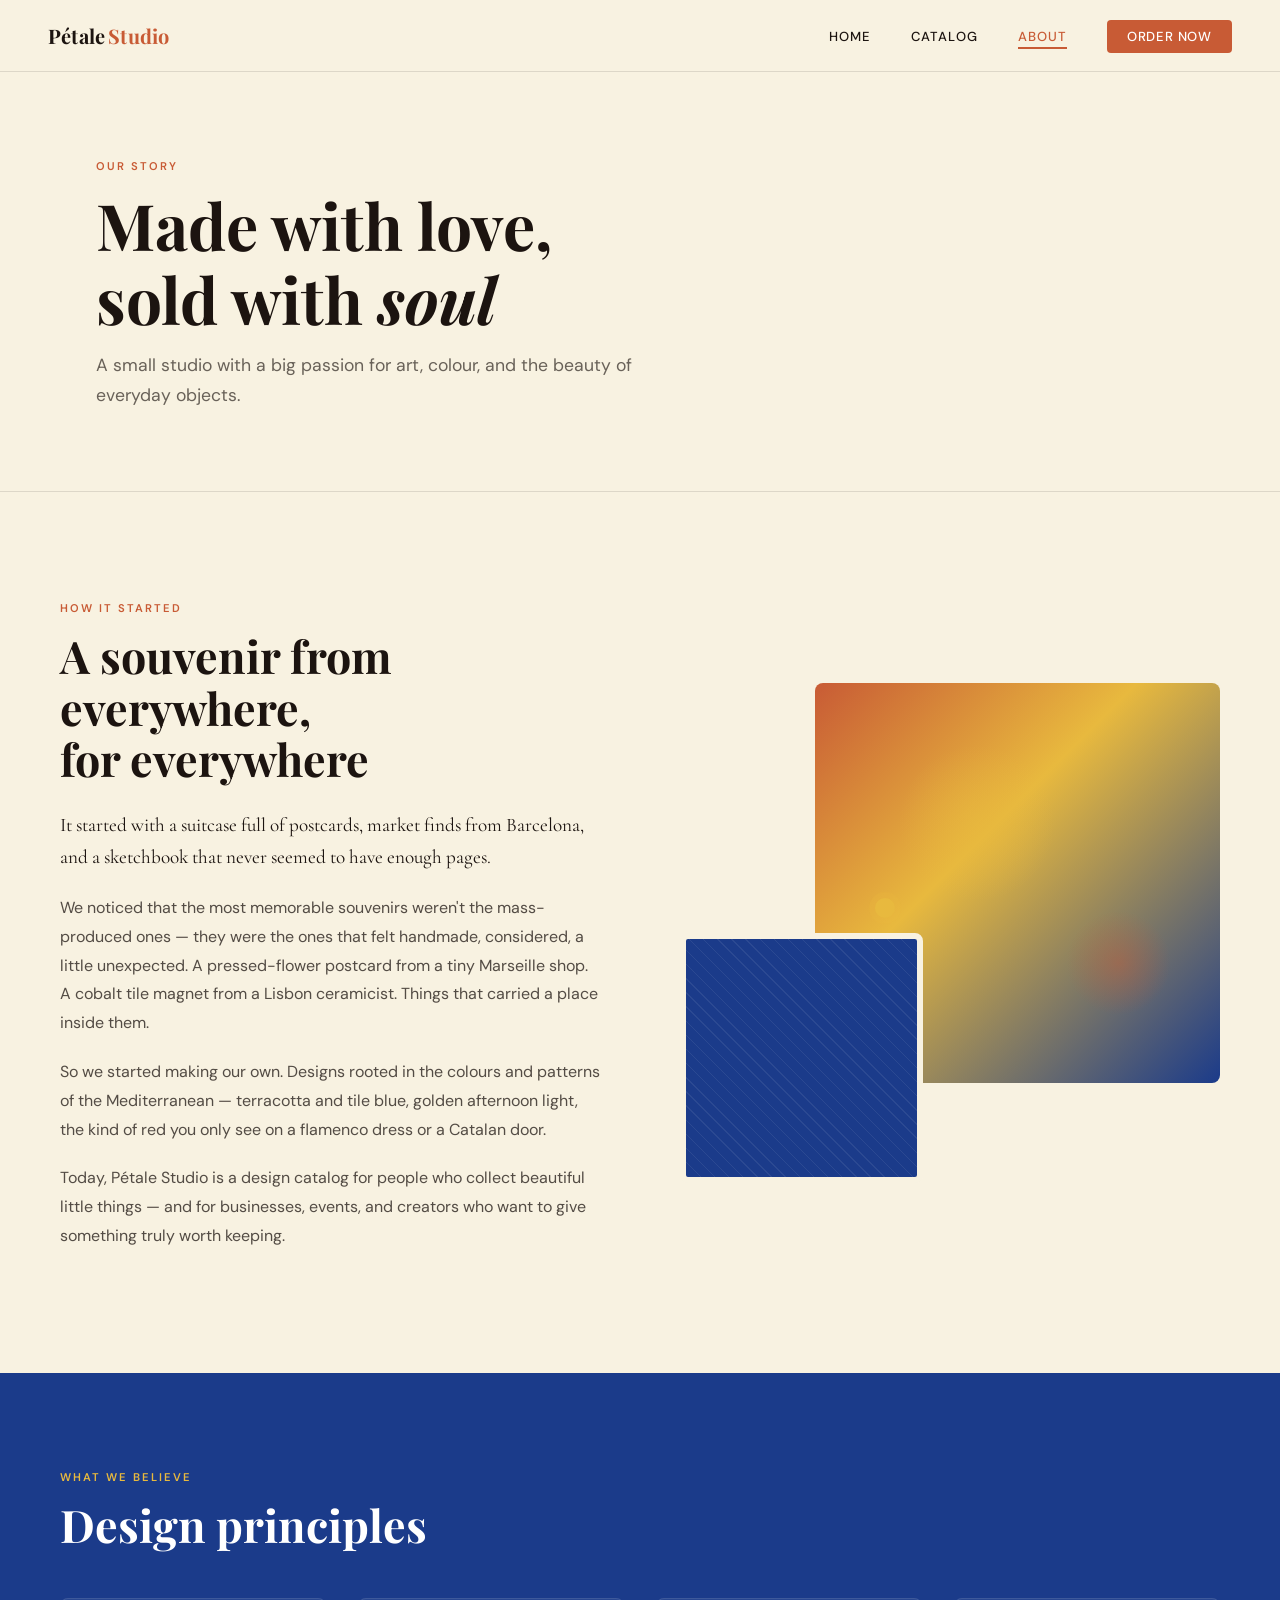
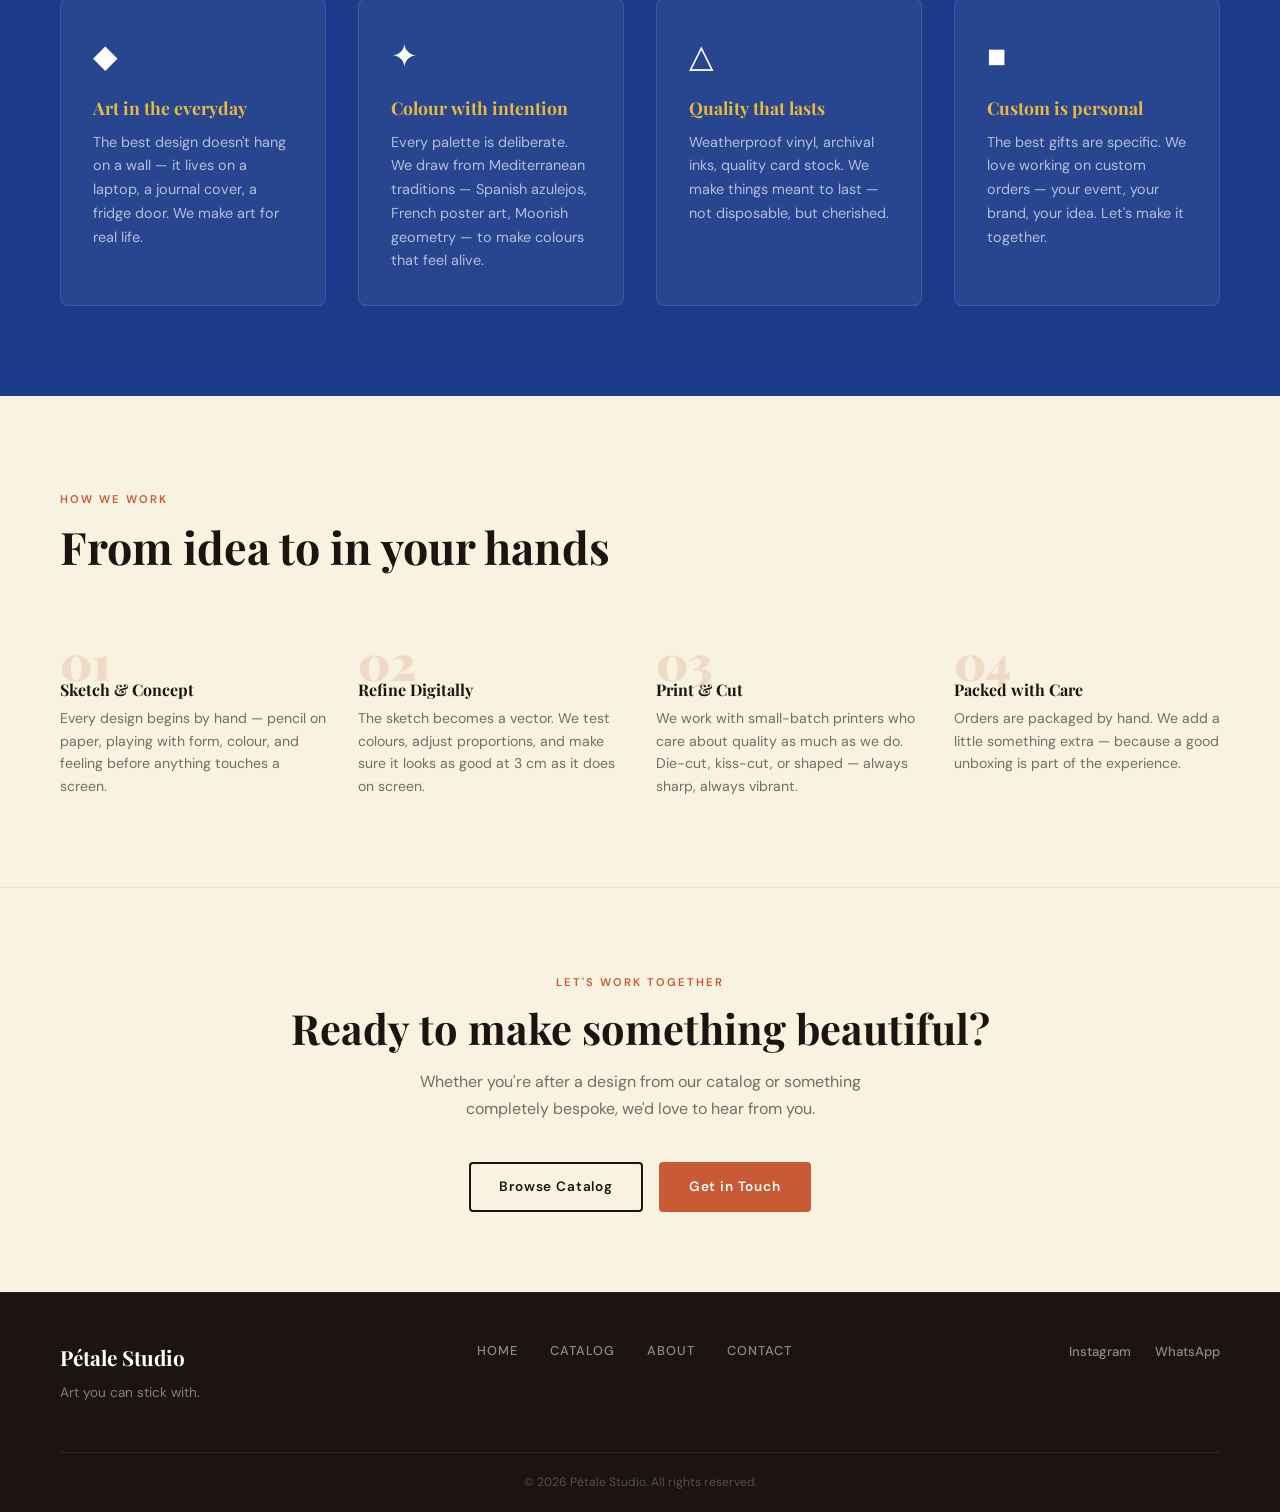
==== about.html @ db64107f "Add full website for sticker and souvenir business Four-page plain HTML/CSS/JS site: Home, Catalog (" ====
<!DOCTYPE html>
<html lang="en">
<head>
  <meta charset="UTF-8">
  <meta name="viewport" content="width=device-width, initial-scale=1.0">
  <title>About — Pétale Studio</title>
  <meta name="description" content="The story behind Pétale Studio — handcrafted stickers and souvenirs inspired by European art and travel.">
  <link rel="preconnect" href="https://fonts.googleapis.com">
  <link rel="preconnect" href="https://fonts.gstatic.com" crossorigin>
  <link href="https://fonts.googleapis.com/css2?family=Playfair+Display:ital,wght@0,400;0,700;0,900;1,400;1,700&family=Cormorant+Garamond:ital,wght@0,300;0,400;0,600;1,300;1,400&family=DM+Sans:opsz,wght@9..40,300;9..40,400;9..40,500;9..40,600&display=swap" rel="stylesheet">
  <link rel="stylesheet" href="css/styles.css">
</head>
<body>

  <!-- NAV -->
  <nav class="nav" id="nav">
    <a href="index.html" class="nav__logo">Pétale<span>Studio</span></a>
    <button class="nav__toggle" id="navToggle" aria-label="Open menu" aria-expanded="false">
      <span></span><span></span><span></span>
    </button>
    <ul class="nav__links" id="navLinks">
      <li><a href="index.html" class="nav__link">Home</a></li>
      <li><a href="catalog.html" class="nav__link">Catalog</a></li>
      <li><a href="about.html" class="nav__link active">About</a></li>
      <li><a href="contact.html" class="nav__link cta">Order Now</a></li>
    </ul>
  </nav>

  <!-- PAGE HERO -->
  <header class="page-hero page-hero--cream" style="padding-top: calc(var(--nav-h) + 5rem); padding-bottom: 5rem;">
    <span class="section__label">Our Story</span>
    <h1 class="page-hero__title">Made with love,<br>sold with <em>soul</em></h1>
    <p style="margin-top: 1rem; color: rgba(28,20,16,0.65);">A small studio with a big passion for art, colour, and the beauty of everyday objects.</p>
  </header>

  <!-- STORY -->
  <section class="about-story">
    <div class="container about-story__inner">
      <div class="about-story__text">
        <span class="section__label">How it started</span>
        <h2 class="section__title">A souvenir from everywhere,<br>for everywhere</h2>
        <p>It started with a suitcase full of postcards, market finds from Barcelona, and a sketchbook that never seemed to have enough pages.</p>
        <p>We noticed that the most memorable souvenirs weren't the mass-produced ones — they were the ones that felt handmade, considered, a little unexpected. A pressed-flower postcard from a tiny Marseille shop. A cobalt tile magnet from a Lisbon ceramicist. Things that carried a place inside them.</p>
        <p>So we started making our own. Designs rooted in the colours and patterns of the Mediterranean — terracotta and tile blue, golden afternoon light, the kind of red you only see on a flamenco dress or a Catalan door.</p>
        <p>Today, Pétale Studio is a design catalog for people who collect beautiful little things — and for businesses, events, and creators who want to give something truly worth keeping.</p>
      </div>
      <div class="about-art">
        <div class="about-art__main"></div>
        <div class="about-art__accent"></div>
        <div class="about-art__dot"></div>
      </div>
    </div>
  </section>

  <!-- VALUES -->
  <section class="about-values">
    <div class="container">
      <div class="section__header">
        <span class="section__label">What we believe</span>
        <h2 class="section__title">Design principles</h2>
      </div>
      <div class="values-grid">
        <div class="value-card">
          <span class="value-card__icon">&#9670;</span>
          <h3>Art in the everyday</h3>
          <p>The best design doesn't hang on a wall — it lives on a laptop, a journal cover, a fridge door. We make art for real life.</p>
        </div>
        <div class="value-card">
          <span class="value-card__icon">&#10022;</span>
          <h3>Colour with intention</h3>
          <p>Every palette is deliberate. We draw from Mediterranean traditions — Spanish azulejos, French poster art, Moorish geometry — to make colours that feel alive.</p>
        </div>
        <div class="value-card">
          <span class="value-card__icon">&#9651;</span>
          <h3>Quality that lasts</h3>
          <p>Weatherproof vinyl, archival inks, quality card stock. We make things meant to last — not disposable, but cherished.</p>
        </div>
        <div class="value-card">
          <span class="value-card__icon">&#9632;</span>
          <h3>Custom is personal</h3>
          <p>The best gifts are specific. We love working on custom orders — your event, your brand, your idea. Let's make it together.</p>
        </div>
      </div>
    </div>
  </section>

  <!-- PROCESS -->
  <section class="about-process">
    <div class="container">
      <div class="section__header">
        <span class="section__label">How we work</span>
        <h2 class="section__title">From idea to in your hands</h2>
      </div>
      <div class="process-steps">
        <div class="process-step">
          <h3>Sketch &amp; Concept</h3>
          <p>Every design begins by hand — pencil on paper, playing with form, colour, and feeling before anything touches a screen.</p>
        </div>
        <div class="process-step">
          <h3>Refine Digitally</h3>
          <p>The sketch becomes a vector. We test colours, adjust proportions, and make sure it looks as good at 3 cm as it does on screen.</p>
        </div>
        <div class="process-step">
          <h3>Print &amp; Cut</h3>
          <p>We work with small-batch printers who care about quality as much as we do. Die-cut, kiss-cut, or shaped — always sharp, always vibrant.</p>
        </div>
        <div class="process-step">
          <h3>Packed with Care</h3>
          <p>Orders are packaged by hand. We add a little something extra — because a good unboxing is part of the experience.</p>
        </div>
      </div>
    </div>
  </section>

  <!-- CTA -->
  <section style="background: var(--cream); border-top: 1px solid rgba(28,20,16,0.08); padding: 5rem 0; text-align: center;">
    <div class="container">
      <span class="section__label">Let's work together</span>
      <h2 style="font-size: clamp(1.8rem, 3.5vw, 2.6rem); margin-bottom: 1rem;">Ready to make something beautiful?</h2>
      <p style="color: rgba(28,20,16,0.6); margin-bottom: 2.5rem; max-width: 460px; margin-inline: auto; line-height: 1.7;">Whether you're after a design from our catalog or something completely bespoke, we'd love to hear from you.</p>
      <div style="display: flex; gap: 1rem; justify-content: center; flex-wrap: wrap;">
        <a href="catalog.html" class="btn btn--outline">Browse Catalog</a>
        <a href="contact.html" class="btn btn--primary">Get in Touch</a>
      </div>
    </div>
  </section>

  <!-- FOOTER -->
  <footer class="footer">
    <div class="container footer__inner">
      <div class="footer__brand">
        <span class="footer__logo">Pétale Studio</span>
        <p>Art you can stick with.</p>
      </div>
      <nav class="footer__nav" aria-label="Footer navigation">
        <a href="index.html">Home</a>
        <a href="catalog.html">Catalog</a>
        <a href="about.html">About</a>
        <a href="contact.html">Contact</a>
      </nav>
      <div class="footer__social">
        <a href="#" aria-label="Instagram">Instagram</a>
        <a href="#" aria-label="WhatsApp">WhatsApp</a>
      </div>
    </div>
    <div class="footer__bottom">
      <p>&copy; 2026 Pétale Studio. All rights reserved.</p>
    </div>
  </footer>

  <script src="js/main.js"></script>
</body>
</html>
---- css/styles.css ----
/* =========================================
   PÉTALE STUDIO — Main Stylesheet
   ========================================= */

/* --- Variables --- */
:root {
  --cream:       #F8F2E1;
  --terracotta:  #C85B35;
  --cobalt:      #1B3B8A;
  --gold:        #E8B93E;
  --rouge:       #B82327;
  --sage:        #5A6B2F;
  --charcoal:    #1C1410;
  --white:       #FFFFFF;
  --border:      rgba(28, 20, 16, 0.12);

  --font-display: 'Playfair Display', serif;
  --font-accent:  'Cormorant Garamond', serif;
  --font-body:    'DM Sans', sans-serif;

  --nav-h: 72px;
  --radius: 4px;
  --transition: 0.25s cubic-bezier(0.4, 0, 0.2, 1);
}

/* --- Reset & Base --- */
*, *::before, *::after { box-sizing: border-box; margin: 0; padding: 0; }

html { scroll-behavior: smooth; font-size: 16px; }

body {
  font-family: var(--font-body);
  background: var(--cream);
  color: var(--charcoal);
  line-height: 1.6;
  overflow-x: hidden;
}

img { display: block; max-width: 100%; }
a { color: inherit; text-decoration: none; }
ul { list-style: none; }
button { cursor: pointer; border: none; background: none; font-family: inherit; }

/* --- Typography --- */
h1, h2, h3, h4 {
  font-family: var(--font-display);
  line-height: 1.15;
  font-weight: 700;
}

.section__label {
  display: inline-block;
  font-family: var(--font-body);
  font-size: 0.7rem;
  font-weight: 600;
  letter-spacing: 0.18em;
  text-transform: uppercase;
  color: var(--terracotta);
  margin-bottom: 0.75rem;
}

.section__title {
  font-size: clamp(1.8rem, 3.5vw, 2.8rem);
  margin-bottom: 1.5rem;
}

.section__footer {
  text-align: center;
  margin-top: 3rem;
}

/* --- Container --- */
.container {
  width: min(1160px, 92vw);
  margin-inline: auto;
}

/* --- Buttons --- */
.btn {
  display: inline-flex;
  align-items: center;
  gap: 0.5rem;
  padding: 0.75rem 1.75rem;
  font-family: var(--font-body);
  font-size: 0.85rem;
  font-weight: 600;
  letter-spacing: 0.06em;
  border-radius: var(--radius);
  transition: var(--transition);
  cursor: pointer;
}

.btn--primary {
  background: var(--terracotta);
  color: var(--white);
  border: 2px solid var(--terracotta);
}
.btn--primary:hover {
  background: var(--rouge);
  border-color: var(--rouge);
  transform: translateY(-2px);
  box-shadow: 0 8px 24px rgba(200, 91, 53, 0.35);
}

.btn--ghost {
  background: transparent;
  color: var(--white);
  border: 2px solid rgba(255,255,255,0.5);
}
.btn--ghost:hover {
  border-color: var(--white);
  background: rgba(255,255,255,0.1);
}

.btn--outline {
  background: transparent;
  color: var(--charcoal);
  border: 2px solid var(--charcoal);
}
.btn--outline:hover {
  background: var(--charcoal);
  color: var(--cream);
  transform: translateY(-2px);
}

.btn--cobalt {
  background: var(--cobalt);
  color: var(--white);
  border: 2px solid var(--cobalt);
}
.btn--cobalt:hover {
  background: #142d6a;
  border-color: #142d6a;
  transform: translateY(-2px);
  box-shadow: 0 8px 24px rgba(27, 59, 138, 0.3);
}

/* =========================================
   NAVIGATION
   ========================================= */
.nav {
  position: fixed;
  top: 0; left: 0; right: 0;
  z-index: 100;
  height: var(--nav-h);
  display: flex;
  align-items: center;
  justify-content: space-between;
  padding-inline: clamp(1rem, 4vw, 3rem);
  background: var(--cream);
  border-bottom: 1px solid var(--border);
  transition: box-shadow var(--transition);
}

.nav.scrolled {
  box-shadow: 0 2px 24px rgba(28, 20, 16, 0.08);
}

.nav__logo {
  font-family: var(--font-display);
  font-size: 1.25rem;
  font-weight: 700;
  color: var(--charcoal);
  letter-spacing: 0.01em;
}
.nav__logo span {
  color: var(--terracotta);
  margin-left: 0.15em;
}

.nav__links {
  display: flex;
  align-items: center;
  gap: 2.5rem;
}

.nav__link {
  font-size: 0.82rem;
  font-weight: 500;
  letter-spacing: 0.08em;
  text-transform: uppercase;
  color: var(--charcoal);
  position: relative;
  transition: color var(--transition);
}
.nav__link::after {
  content: '';
  position: absolute;
  bottom: -4px; left: 0;
  width: 0; height: 2px;
  background: var(--terracotta);
  transition: width var(--transition);
}
.nav__link:hover::after,
.nav__link.active::after { width: 100%; }
.nav__link:hover,
.nav__link.active { color: var(--terracotta); }

.nav__link.cta {
  background: var(--terracotta);
  color: var(--white);
  padding: 0.5rem 1.25rem;
  border-radius: var(--radius);
  letter-spacing: 0.06em;
}
.nav__link.cta::after { display: none; }
.nav__link.cta:hover {
  background: var(--rouge);
  color: var(--white);
}

.nav__toggle {
  display: none;
  flex-direction: column;
  gap: 5px;
  padding: 4px;
}
.nav__toggle span {
  display: block;
  width: 24px; height: 2px;
  background: var(--charcoal);
  transition: var(--transition);
  transform-origin: center;
}
.nav__toggle.open span:nth-child(1) { transform: translateY(7px) rotate(45deg); }
.nav__toggle.open span:nth-child(2) { opacity: 0; }
.nav__toggle.open span:nth-child(3) { transform: translateY(-7px) rotate(-45deg); }

/* =========================================
   HERO
   ========================================= */
.hero {
  position: relative;
  min-height: 100vh;
  display: flex;
  align-items: center;
  background: var(--terracotta);
  overflow: hidden;
  padding-top: var(--nav-h);
}

.hero__bg {
  position: absolute;
  inset: 0;
  background:
    radial-gradient(ellipse 60% 70% at 75% 50%, rgba(232, 185, 62, 0.25) 0%, transparent 60%),
    radial-gradient(ellipse 40% 50% at 10% 80%, rgba(27, 59, 138, 0.3) 0%, transparent 55%);
}

/* Decorative tile grid texture */
.hero__bg::before {
  content: '';
  position: absolute;
  inset: 0;
  background-image:
    repeating-linear-gradient(0deg, rgba(255,255,255,0.03) 0, rgba(255,255,255,0.03) 1px, transparent 1px, transparent 60px),
    repeating-linear-gradient(90deg, rgba(255,255,255,0.03) 0, rgba(255,255,255,0.03) 1px, transparent 1px, transparent 60px);
}

.hero__content {
  position: relative;
  z-index: 2;
  padding-inline: clamp(1.5rem, 8vw, 6rem);
  max-width: 700px;
}

.hero__eyebrow {
  display: inline-block;
  font-size: 0.7rem;
  font-weight: 600;
  letter-spacing: 0.2em;
  text-transform: uppercase;
  color: var(--gold);
  margin-bottom: 1.25rem;
  padding: 0.35rem 1rem;
  border: 1px solid rgba(232, 185, 62, 0.4);
  border-radius: 2px;
}

.hero__title {
  font-size: clamp(3.5rem, 8vw, 7rem);
  color: var(--white);
  line-height: 1.05;
  margin-bottom: 1.5rem;
}
.hero__title em {
  font-style: italic;
  color: var(--gold);
}

.hero__sub {
  font-size: 1.1rem;
  color: rgba(255, 255, 255, 0.8);
  max-width: 480px;
  margin-bottom: 2.5rem;
  line-height: 1.7;
}

.hero__actions {
  display: flex;
  gap: 1rem;
  flex-wrap: wrap;
}

.hero__deco {
  position: absolute;
  right: 0; top: 0; bottom: 0;
  width: 45%;
  pointer-events: none;
}

.hero__deco-circle {
  position: absolute;
  border-radius: 50%;
  border: 1.5px solid rgba(255, 255, 255, 0.12);
}
.hero__deco-circle--1 {
  width: 500px; height: 500px;
  right: -100px; top: 50%;
  transform: translateY(-50%);
  background: radial-gradient(circle at 35% 40%, rgba(232, 185, 62, 0.18) 0%, transparent 65%);
}
.hero__deco-circle--2 {
  width: 320px; height: 320px;
  right: 80px; top: 50%;
  transform: translateY(-60%);
  border-color: rgba(232, 185, 62, 0.2);
  background: radial-gradient(circle at 60% 60%, rgba(27, 59, 138, 0.2) 0%, transparent 65%);
}

/* Floating art shapes in hero */
.hero__deco::before {
  content: '✦';
  position: absolute;
  font-size: 8rem;
  color: rgba(232, 185, 62, 0.12);
  right: 15%;
  top: 20%;
  animation: floatStar 6s ease-in-out infinite;
}
.hero__deco::after {
  content: '◆';
  position: absolute;
  font-size: 3rem;
  color: rgba(255, 255, 255, 0.08);
  right: 35%;
  bottom: 25%;
  animation: floatStar 8s ease-in-out infinite reverse;
}

@keyframes floatStar {
  0%, 100% { transform: translateY(0) rotate(0deg); }
  50% { transform: translateY(-20px) rotate(15deg); }
}

/* =========================================
   MARQUEE
   ========================================= */
.marquee {
  background: var(--cobalt);
  overflow: hidden;
  padding: 0.85rem 0;
  white-space: nowrap;
}

.marquee__track {
  display: inline-flex;
  gap: 2.5rem;
  animation: marqueeScroll 30s linear infinite;
}

.marquee__track span {
  font-family: var(--font-body);
  font-size: 0.75rem;
  font-weight: 600;
  letter-spacing: 0.15em;
  text-transform: uppercase;
  color: rgba(255,255,255,0.7);
}

.marquee__track span[aria-hidden="true"] {
  color: var(--gold);
  font-size: 0.6rem;
}

@keyframes marqueeScroll {
  from { transform: translateX(0); }
  to   { transform: translateX(-50%); }
}

/* =========================================
   SECTIONS (shared)
   ========================================= */
.section {
  padding-block: clamp(4rem, 8vw, 7rem);
}

.section__header {
  margin-bottom: 3rem;
}

/* =========================================
   CARDS
   ========================================= */
.cards {
  display: grid;
  grid-template-columns: repeat(auto-fill, minmax(280px, 1fr));
  gap: 1.5rem;
}

.card {
  background: var(--white);
  border-radius: 8px;
  overflow: hidden;
  box-shadow: 0 2px 12px rgba(28, 20, 16, 0.06);
  transition: transform var(--transition), box-shadow var(--transition);
}
.card:hover {
  transform: translateY(-6px);
  box-shadow: 0 16px 40px rgba(28, 20, 16, 0.12);
}

.card__image {
  height: 220px;
  position: relative;
  overflow: hidden;
}

/* CSS Art Placeholders */
.card__image--1 {
  background:
    radial-gradient(circle 80px at 50% 45%, rgba(255,255,255,0.9) 0%, transparent 70%),
    radial-gradient(circle 120px at 50% 45%, rgba(232, 185, 62, 0.6) 0%, transparent 65%),
    radial-gradient(circle at 50% 45%, #E8B93E 0%, #C85B35 60%, #1B3B8A 100%);
}
.card__image--2 {
  background:
    repeating-linear-gradient(0deg, rgba(255,255,255,0.15) 0, rgba(255,255,255,0.15) 1px, transparent 1px, transparent 44px),
    repeating-linear-gradient(90deg, rgba(255,255,255,0.15) 0, rgba(255,255,255,0.15) 1px, transparent 1px, transparent 44px),
    linear-gradient(135deg, #1B3B8A 0%, #2a52b8 50%, #1B3B8A 100%);
}
.card__image--3 {
  background:
    linear-gradient(180deg, #87CEEB 0%, #B8E2F2 40%, #E8B93E 55%, #C85B35 75%, #8B7355 100%);
}
.card__image--4 {
  background:
    radial-gradient(ellipse 60% 40% at 50% 65%, #C85B35 0%, transparent 60%),
    linear-gradient(180deg, #F9F3E4 0%, #E8D5B0 50%, #8B5E3C 100%);
}
.card__image--5 {
  background:
    radial-gradient(circle 30px at 30% 50%, rgba(255,255,255,0.8) 0%, transparent 70%),
    radial-gradient(circle 30px at 70% 50%, rgba(255,255,255,0.8) 0%, transparent 70%),
    linear-gradient(160deg, #B82327 0%, #E8B93E 50%, #1B3B8A 100%);
}
.card__image--6 {
  background:
    repeating-linear-gradient(90deg, rgba(106, 90, 205, 0.4) 0, rgba(106, 90, 205, 0.4) 8px, transparent 8px, transparent 20px),
    linear-gradient(180deg, #87CEEB 0%, #B8E2F2 30%, #9B7EC8 50%, #5A6B2F 80%, #4a5a25 100%);
}
.card__image--7 {
  background:
    linear-gradient(180deg, #1B3B8A 0%, #2a5298 30%, #4a9eda 60%, #87CEEB 80%, #F8F2E1 100%);
}
.card__image--8 {
  background:
    radial-gradient(circle 60px at 50% 50%, rgba(255,255,255,0.95) 0%, transparent 65%),
    conic-gradient(from 0deg at 50% 50%, #E8B93E, #C85B35, #B82327, #1B3B8A, #5A6B2F, #E8B93E);
}
.card__image--9 {
  background:
    linear-gradient(45deg, #F8F2E1 25%, transparent 25%),
    linear-gradient(-45deg, #F8F2E1 25%, transparent 25%),
    linear-gradient(45deg, transparent 75%, #F8F2E1 75%),
    linear-gradient(-45deg, transparent 75%, #F8F2E1 75%);
  background-size: 20px 20px;
  background-color: var(--terracotta);
}

.card__image::after {
  content: '';
  position: absolute;
  inset: 0;
  background: linear-gradient(180deg, transparent 50%, rgba(0,0,0,0.1) 100%);
}

.card__body {
  padding: 1.25rem 1.5rem 1.5rem;
}

.card__tag {
  font-size: 0.65rem;
  font-weight: 600;
  letter-spacing: 0.14em;
  text-transform: uppercase;
  color: var(--terracotta);
  display: inline-block;
  margin-bottom: 0.5rem;
  padding: 0.2rem 0.6rem;
  background: rgba(200, 91, 53, 0.1);
  border-radius: 2px;
}

.card__title {
  font-size: 1.15rem;
  margin-bottom: 0.4rem;
  color: var(--charcoal);
}

.card__desc {
  font-size: 0.85rem;
  color: rgba(28, 20, 16, 0.6);
  line-height: 1.5;
}

/* =========================================
   ABOUT TEASER (home)
   ========================================= */
.about-teaser {
  background: var(--charcoal);
  padding-block: clamp(4rem, 8vw, 7rem);
  color: var(--white);
}

.about-teaser__inner {
  display: grid;
  grid-template-columns: 1fr 1fr;
  gap: 4rem;
  align-items: center;
}

.about-teaser .section__label { color: var(--gold); }

.about-teaser .section__title { color: var(--white); }

.about-teaser p {
  color: rgba(255,255,255,0.7);
  margin-bottom: 2rem;
  font-size: 1.05rem;
  line-height: 1.75;
}

.about-teaser .btn--outline {
  color: var(--white);
  border-color: rgba(255,255,255,0.4);
}
.about-teaser .btn--outline:hover {
  background: var(--white);
  color: var(--charcoal);
  border-color: var(--white);
}

.art-block {
  position: relative;
  height: 420px;
}

.art-block__inner {
  position: absolute;
  inset: 0;
  border-radius: 8px;
  background:
    radial-gradient(circle 100px at 35% 35%, rgba(232, 185, 62, 0.7) 0%, transparent 65%),
    radial-gradient(circle 80px at 70% 65%, rgba(200, 91, 53, 0.6) 0%, transparent 65%),
    radial-gradient(circle 60px at 20% 70%, rgba(27, 59, 138, 0.7) 0%, transparent 65%),
    linear-gradient(135deg, #2a1f1a 0%, #3d2b22 50%, #1a2540 100%);
  overflow: hidden;
}

.art-block__inner::before {
  content: '';
  position: absolute;
  inset: 0;
  background-image:
    repeating-linear-gradient(45deg, rgba(255,255,255,0.03) 0, rgba(255,255,255,0.03) 1px, transparent 1px, transparent 12px);
}

.art-block__inner::after {
  content: '✦';
  position: absolute;
  font-size: 5rem;
  color: rgba(232, 185, 62, 0.2);
  bottom: 1.5rem;
  right: 2rem;
  animation: floatStar 5s ease-in-out infinite;
}

/* =========================================
   FOOTER
   ========================================= */
.footer {
  background: var(--charcoal);
  border-top: 1px solid rgba(255,255,255,0.06);
  padding-top: 3rem;
}

.footer__inner {
  display: flex;
  align-items: flex-start;
  justify-content: space-between;
  gap: 2rem;
  padding-bottom: 3rem;
  border-bottom: 1px solid rgba(255,255,255,0.08);
  flex-wrap: wrap;
}

.footer__logo {
  font-family: var(--font-display);
  font-size: 1.3rem;
  font-weight: 700;
  color: var(--white);
  display: block;
  margin-bottom: 0.5rem;
}

.footer__brand p {
  color: rgba(255,255,255,0.45);
  font-size: 0.85rem;
}

.footer__nav {
  display: flex;
  gap: 2rem;
  flex-wrap: wrap;
}

.footer__nav a {
  font-size: 0.8rem;
  font-weight: 500;
  letter-spacing: 0.08em;
  text-transform: uppercase;
  color: rgba(255,255,255,0.5);
  transition: color var(--transition);
}
.footer__nav a:hover { color: var(--gold); }

.footer__social {
  display: flex;
  gap: 1.5rem;
}
.footer__social a {
  font-size: 0.82rem;
  color: rgba(255,255,255,0.5);
  transition: color var(--transition);
  font-weight: 500;
}
.footer__social a:hover { color: var(--terracotta); }

.footer__bottom {
  padding-block: 1.25rem;
  text-align: center;
}
.footer__bottom p {
  font-size: 0.75rem;
  color: rgba(255,255,255,0.25);
}

/* =========================================
   PAGE HERO (inner pages)
   ========================================= */
.page-hero {
  padding-top: calc(var(--nav-h) + 4rem);
  padding-bottom: 4rem;
  padding-inline: clamp(1.5rem, 8vw, 6rem);
}

.page-hero--cobalt {
  background: var(--cobalt);
  color: var(--white);
}
.page-hero--cobalt .section__label { color: var(--gold); }
.page-hero--cobalt .page-hero__title { color: var(--white); }
.page-hero--cobalt p { color: rgba(255,255,255,0.72); }

.page-hero--cream {
  background: var(--cream);
  border-bottom: 1px solid var(--border);
}

.page-hero__title {
  font-size: clamp(2.5rem, 5vw, 4rem);
  margin-bottom: 1rem;
}

.page-hero p {
  max-width: 560px;
  font-size: 1.1rem;
  line-height: 1.7;
}

/* =========================================
   CATALOG PAGE
   ========================================= */
.catalog-section {
  padding-block: clamp(3rem, 6vw, 5rem);
}

.filter-bar {
  display: flex;
  gap: 0.75rem;
  flex-wrap: wrap;
  margin-bottom: 2.5rem;
}

.filter-btn {
  font-family: var(--font-body);
  font-size: 0.78rem;
  font-weight: 600;
  letter-spacing: 0.1em;
  text-transform: uppercase;
  padding: 0.5rem 1.25rem;
  border-radius: 2px;
  border: 2px solid var(--border);
  color: rgba(28, 20, 16, 0.6);
  background: var(--white);
  transition: var(--transition);
  cursor: pointer;
}

.filter-btn:hover,
.filter-btn.active {
  background: var(--terracotta);
  color: var(--white);
  border-color: var(--terracotta);
}

.catalog-grid {
  display: grid;
  grid-template-columns: repeat(auto-fill, minmax(270px, 1fr));
  gap: 1.5rem;
}

.catalog-card {
  background: var(--white);
  border-radius: 8px;
  overflow: hidden;
  box-shadow: 0 2px 12px rgba(28, 20, 16, 0.06);
  transition: transform var(--transition), box-shadow var(--transition);
}
.catalog-card:hover {
  transform: translateY(-6px);
  box-shadow: 0 16px 40px rgba(28, 20, 16, 0.12);
}
.catalog-card[data-hidden="true"] {
  display: none;
}

.catalog-card__image {
  height: 200px;
  position: relative;
}
.catalog-card__image::after {
  content: '';
  position: absolute;
  inset: 0;
  background: linear-gradient(180deg, transparent 55%, rgba(0,0,0,0.08) 100%);
}

.catalog-card__body {
  padding: 1.1rem 1.35rem 1.35rem;
}

.catalog-card__meta {
  display: flex;
  align-items: center;
  justify-content: space-between;
  margin-bottom: 0.45rem;
}

.catalog-card__tag {
  font-size: 0.63rem;
  font-weight: 600;
  letter-spacing: 0.14em;
  text-transform: uppercase;
  color: var(--terracotta);
  padding: 0.2rem 0.55rem;
  background: rgba(200, 91, 53, 0.1);
  border-radius: 2px;
}

.catalog-card__title {
  font-size: 1.05rem;
  margin-bottom: 0.35rem;
  color: var(--charcoal);
}

.catalog-card__desc {
  font-size: 0.82rem;
  color: rgba(28, 20, 16, 0.55);
  line-height: 1.5;
}

/* =========================================
   ABOUT PAGE
   ========================================= */
.about-story {
  padding-block: clamp(4rem, 8vw, 7rem);
}

.about-story__inner {
  display: grid;
  grid-template-columns: 1fr 1fr;
  gap: 5rem;
  align-items: center;
}

.about-story__text p {
  margin-bottom: 1.25rem;
  font-size: 1rem;
  line-height: 1.8;
  color: rgba(28, 20, 16, 0.75);
}
.about-story__text p:first-of-type {
  font-size: 1.2rem;
  font-family: var(--font-accent);
  color: var(--charcoal);
  line-height: 1.7;
}

.about-art {
  position: relative;
  height: 500px;
}

.about-art__main {
  position: absolute;
  width: 75%;
  height: 80%;
  top: 0; right: 0;
  border-radius: 8px;
  background:
    radial-gradient(circle 120px at 40% 35%, rgba(232, 185, 62, 0.5) 0%, transparent 65%),
    radial-gradient(circle 80px at 75% 70%, rgba(200, 91, 53, 0.4) 0%, transparent 65%),
    linear-gradient(135deg, #C85B35 0%, #E8B93E 40%, #1B3B8A 100%);
}
.about-art__accent {
  position: absolute;
  width: 45%;
  height: 50%;
  bottom: 0; left: 0;
  border-radius: 8px;
  border: 6px solid var(--cream);
  background: var(--cobalt);
  background-image: repeating-linear-gradient(45deg, rgba(255,255,255,0.07) 0, rgba(255,255,255,0.07) 1px, transparent 1px, transparent 10px);
}
.about-art__dot {
  position: absolute;
  width: 20px; height: 20px;
  border-radius: 50%;
  background: var(--gold);
  top: 45%; left: 38%;
  transform: translate(-50%, -50%);
  box-shadow: 0 0 0 6px rgba(232, 185, 62, 0.2);
}

.about-values {
  background: var(--cobalt);
  padding-block: clamp(4rem, 7vw, 6rem);
  color: var(--white);
}

.about-values .section__label { color: var(--gold); }
.about-values .section__title { color: var(--white); }

.values-grid {
  display: grid;
  grid-template-columns: repeat(auto-fill, minmax(240px, 1fr));
  gap: 2rem;
  margin-top: 3rem;
}

.value-card {
  padding: 2rem;
  background: rgba(255,255,255,0.06);
  border-radius: 8px;
  border: 1px solid rgba(255,255,255,0.1);
  transition: background var(--transition);
}
.value-card:hover { background: rgba(255,255,255,0.1); }

.value-card__icon {
  font-size: 2rem;
  margin-bottom: 1rem;
  display: block;
}

.value-card h3 {
  font-size: 1.1rem;
  margin-bottom: 0.75rem;
  color: var(--gold);
}

.value-card p {
  font-size: 0.9rem;
  color: rgba(255,255,255,0.65);
  line-height: 1.65;
}

.about-process {
  padding-block: clamp(4rem, 7vw, 6rem);
}

.process-steps {
  display: grid;
  grid-template-columns: repeat(auto-fill, minmax(220px, 1fr));
  gap: 2rem;
  margin-top: 3rem;
  counter-reset: step;
}

.process-step {
  counter-increment: step;
  position: relative;
  padding-top: 1rem;
}

.process-step::before {
  content: "0" counter(step);
  font-family: var(--font-display);
  font-size: 3rem;
  font-weight: 900;
  color: var(--terracotta);
  opacity: 0.15;
  line-height: 1;
  margin-bottom: 0.75rem;
  display: block;
}

.process-step h3 {
  font-size: 1rem;
  margin-bottom: 0.5rem;
  margin-top: -1rem;
}

.process-step p {
  font-size: 0.88rem;
  color: rgba(28, 20, 16, 0.6);
  line-height: 1.6;
}

/* =========================================
   CONTACT PAGE
   ========================================= */
.contact-layout {
  padding-block: clamp(3rem, 6vw, 5rem);
}

.contact-inner {
  display: grid;
  grid-template-columns: 1fr 1.6fr;
  gap: 5rem;
  align-items: start;
}

.contact-info h2 {
  font-size: 1.8rem;
  margin-bottom: 1rem;
}

.contact-info > p {
  color: rgba(28, 20, 16, 0.65);
  margin-bottom: 2rem;
  line-height: 1.7;
}

.contact-links {
  display: flex;
  flex-direction: column;
  gap: 1.25rem;
  margin-bottom: 2.5rem;
}

.contact-link {
  display: flex;
  align-items: center;
  gap: 1rem;
}

.contact-link__icon {
  width: 42px; height: 42px;
  border-radius: 8px;
  display: flex;
  align-items: center;
  justify-content: center;
  font-size: 1.1rem;
  flex-shrink: 0;
}

.contact-link__icon--ig { background: rgba(184, 35, 39, 0.1); }
.contact-link__icon--wa { background: rgba(90, 107, 47, 0.1); }
.contact-link__icon--em { background: rgba(27, 59, 138, 0.1); }

.contact-link__text {
  font-size: 0.85rem;
}
.contact-link__text strong {
  display: block;
  font-weight: 600;
  font-size: 0.8rem;
  letter-spacing: 0.08em;
  text-transform: uppercase;
  color: rgba(28, 20, 16, 0.45);
  margin-bottom: 0.15rem;
}
.contact-link__text a {
  color: var(--charcoal);
  font-weight: 500;
  transition: color var(--transition);
}
.contact-link__text a:hover { color: var(--terracotta); }

/* Form */
.contact-form {
  background: var(--white);
  border-radius: 12px;
  padding: 2.5rem;
  box-shadow: 0 4px 30px rgba(28, 20, 16, 0.07);
}

.contact-form h3 {
  font-size: 1.4rem;
  margin-bottom: 0.5rem;
}
.contact-form > p {
  font-size: 0.88rem;
  color: rgba(28, 20, 16, 0.55);
  margin-bottom: 2rem;
  line-height: 1.6;
}

.form-row {
  display: grid;
  grid-template-columns: 1fr 1fr;
  gap: 1rem;
}

.form-group {
  display: flex;
  flex-direction: column;
  gap: 0.4rem;
  margin-bottom: 1.25rem;
}

.form-group label {
  font-size: 0.75rem;
  font-weight: 600;
  letter-spacing: 0.1em;
  text-transform: uppercase;
  color: rgba(28, 20, 16, 0.55);
}

.form-group input,
.form-group select,
.form-group textarea {
  font-family: var(--font-body);
  font-size: 0.92rem;
  color: var(--charcoal);
  background: var(--cream);
  border: 1.5px solid var(--border);
  border-radius: var(--radius);
  padding: 0.7rem 0.95rem;
  transition: border-color var(--transition), box-shadow var(--transition);
  outline: none;
  width: 100%;
}

.form-group input:focus,
.form-group select:focus,
.form-group textarea:focus {
  border-color: var(--terracotta);
  box-shadow: 0 0 0 3px rgba(200, 91, 53, 0.12);
}

.form-group textarea {
  min-height: 120px;
  resize: vertical;
}

.form-group select {
  appearance: none;
  cursor: pointer;
  background-image: url("data:image/svg+xml,%3Csvg width='12' height='8' viewBox='0 0 12 8' fill='none' xmlns='http://www.w3.org/2000/svg'%3E%3Cpath d='M1 1L6 7L11 1' stroke='%231C1410' stroke-opacity='0.4' stroke-width='1.5' stroke-linecap='round' stroke-linejoin='round'/%3E%3C/svg%3E");
  background-repeat: no-repeat;
  background-position: right 0.9rem center;
  padding-right: 2.5rem;
}

.form-submit {
  width: 100%;
  justify-content: center;
  padding: 0.9rem;
  font-size: 0.9rem;
  margin-top: 0.5rem;
}

.form-note {
  text-align: center;
  font-size: 0.75rem;
  color: rgba(28, 20, 16, 0.4);
  margin-top: 1rem;
}

/* Form success state */
.form-success {
  display: none;
  text-align: center;
  padding: 2rem;
}
.form-success.visible { display: block; }
.form-success h4 {
  font-size: 1.4rem;
  margin-bottom: 0.75rem;
  color: var(--sage);
}
.form-success p {
  color: rgba(28, 20, 16, 0.6);
  font-size: 0.9rem;
}

/* =========================================
   RESPONSIVE
   ========================================= */
@media (max-width: 768px) {
  .nav__links {
    position: fixed;
    top: var(--nav-h);
    left: 0; right: 0;
    background: var(--cream);
    flex-direction: column;
    align-items: flex-start;
    gap: 0;
    padding: 1rem 0 2rem;
    border-bottom: 1px solid var(--border);
    box-shadow: 0 8px 24px rgba(28, 20, 16, 0.1);
    transform: translateY(-110%);
    transition: transform var(--transition);
    z-index: 99;
  }
  .nav__links.open { transform: translateY(0); }

  .nav__link {
    width: 100%;
    padding: 0.8rem clamp(1rem, 4vw, 2rem);
    font-size: 0.9rem;
  }
  .nav__link.cta {
    margin: 0.5rem clamp(1rem, 4vw, 2rem) 0;
    width: auto;
  }

  .nav__toggle { display: flex; }

  .hero__deco { display: none; }
  .hero__title { font-size: clamp(2.8rem, 12vw, 4rem); }

  .about-teaser__inner,
  .about-story__inner,
  .contact-inner {
    grid-template-columns: 1fr;
  }

  .about-art,
  .art-block { height: 280px; }

  .form-row { grid-template-columns: 1fr; }

  .footer__inner { flex-direction: column; }
  .footer__nav { gap: 1.25rem; }
}

@media (max-width: 480px) {
  .hero__actions { flex-direction: column; }
  .btn { justify-content: center; }
  .cards,
  .catalog-grid { grid-template-columns: 1fr; }
}
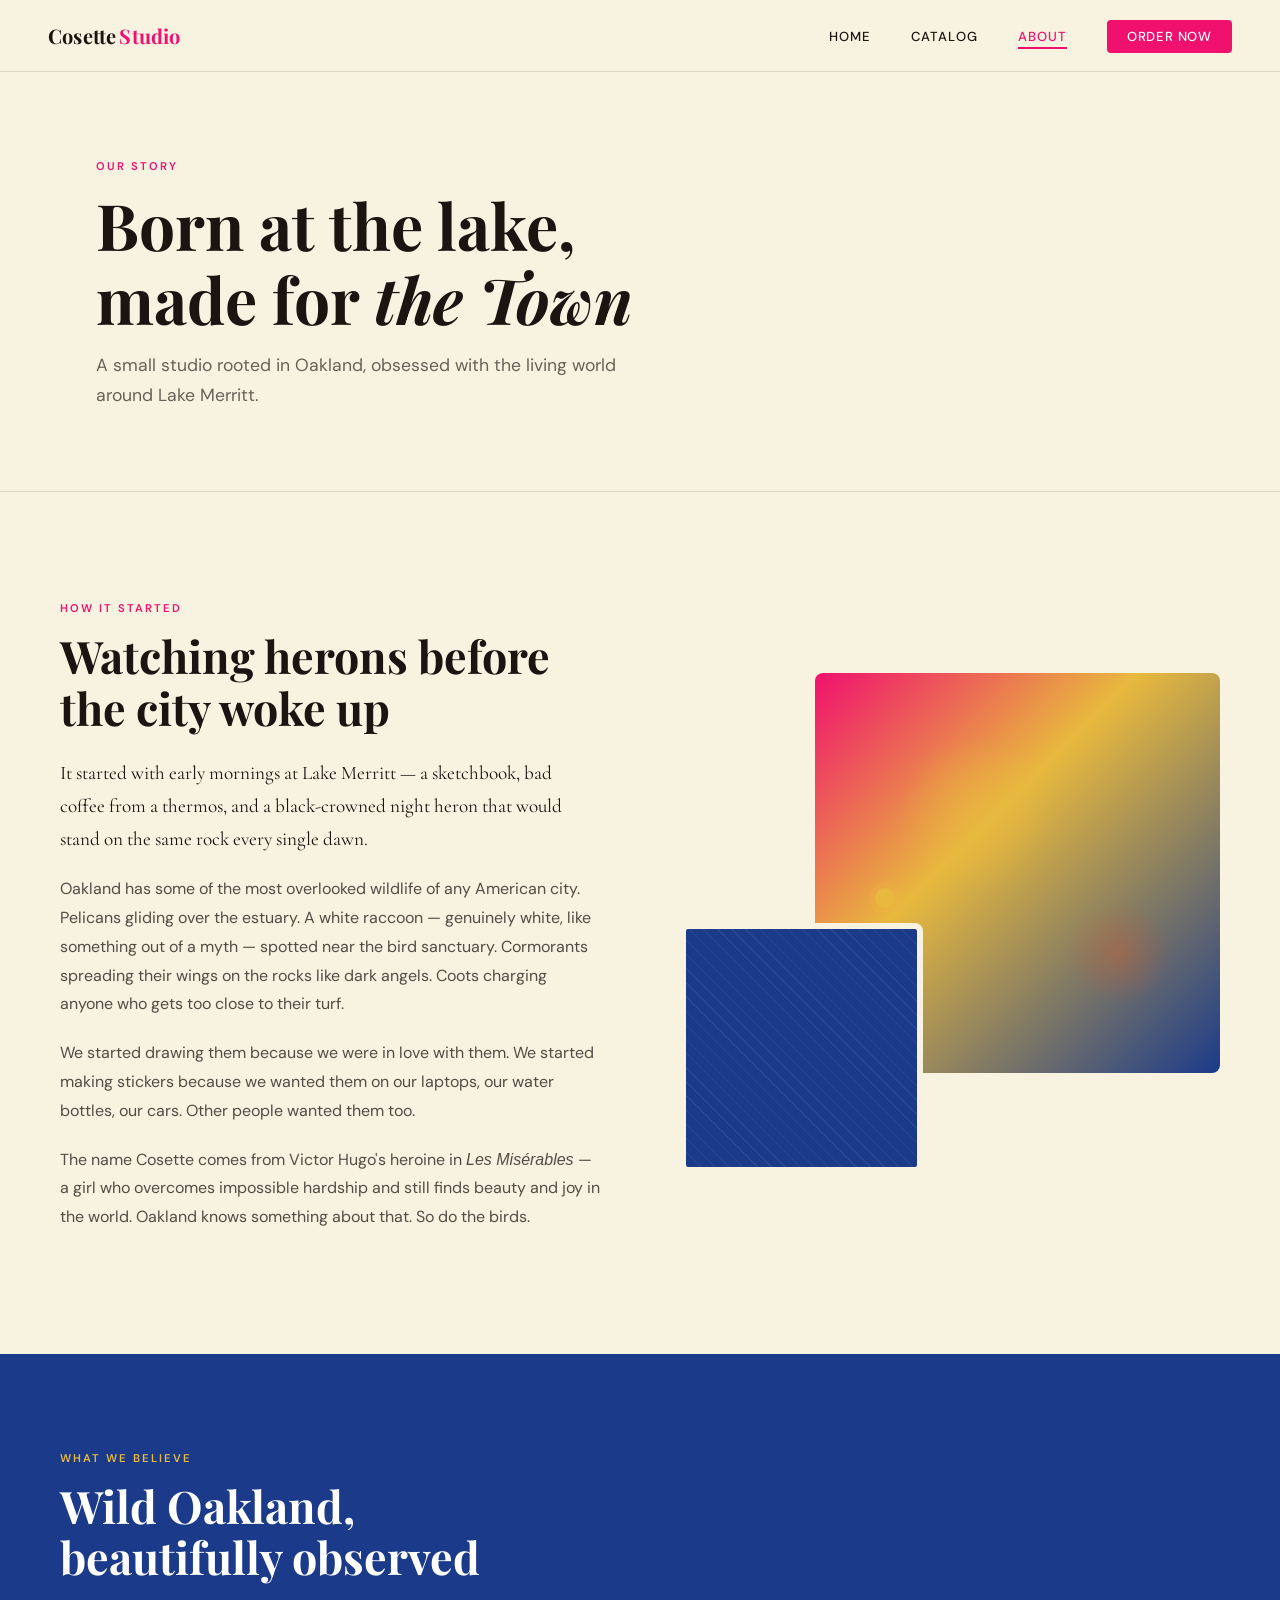
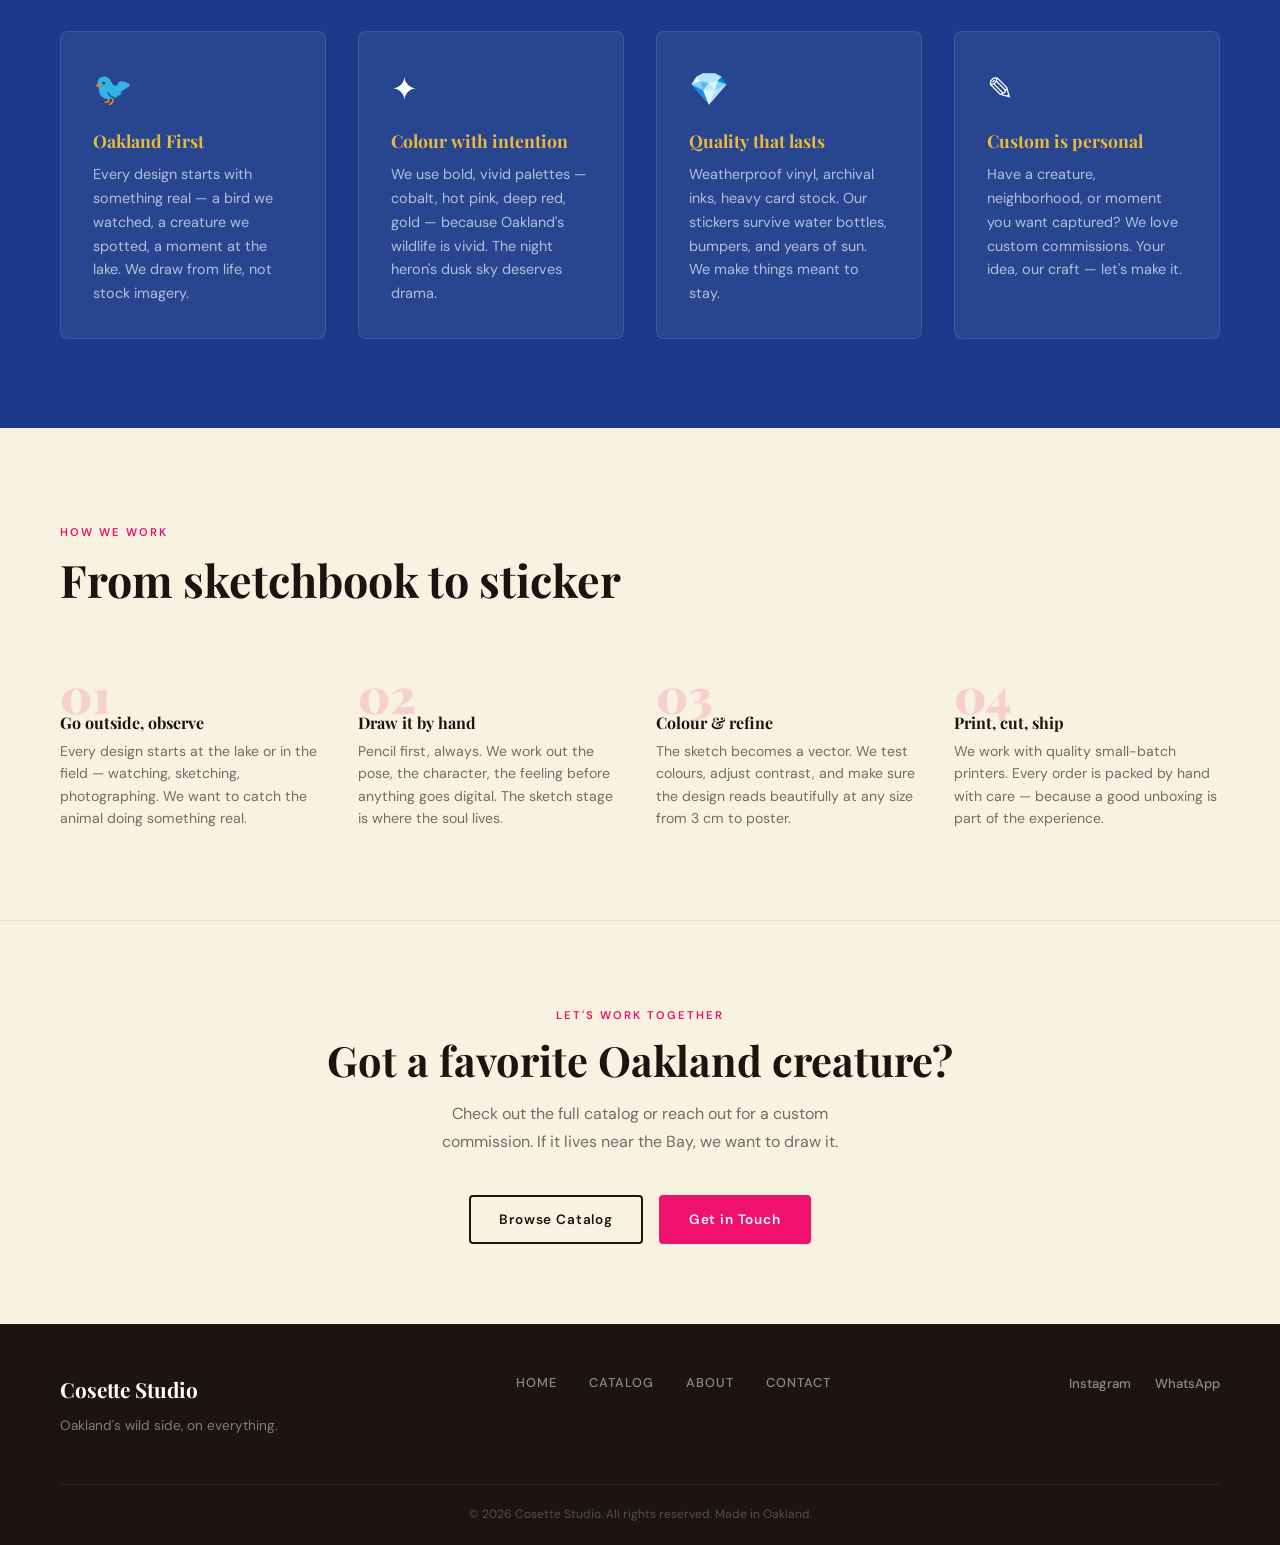
==== commit 63e8f432: "Rebrand to Cosette Studio with Oakland/Lake Merritt focus - Rename brand from Pétale Studio to Coset" ====
--- a/about.html
+++ b/about.html
@@ -3,8 +3,8 @@
 <head>
   <meta charset="UTF-8">
   <meta name="viewport" content="width=device-width, initial-scale=1.0">
-  <title>About — Pétale Studio</title>
-  <meta name="description" content="The story behind Pétale Studio — handcrafted stickers and souvenirs inspired by European art and travel.">
+  <title>About — Cosette Studio</title>
+  <meta name="description" content="Born at Lake Merritt, Oakland. Cosette makes stickers and souvenirs celebrating Bay Area wildlife.">
   <link rel="preconnect" href="https://fonts.googleapis.com">
   <link rel="preconnect" href="https://fonts.gstatic.com" crossorigin>
   <link href="https://fonts.googleapis.com/css2?family=Playfair+Display:ital,wght@0,400;0,700;0,900;1,400;1,700&family=Cormorant+Garamond:ital,wght@0,300;0,400;0,600;1,300;1,400&family=DM+Sans:opsz,wght@9..40,300;9..40,400;9..40,500;9..40,600&display=swap" rel="stylesheet">
@@ -14,7 +14,7 @@
 
   <!-- NAV -->
   <nav class="nav" id="nav">
-    <a href="index.html" class="nav__logo">Pétale<span>Studio</span></a>
+    <a href="index.html" class="nav__logo">Cosette<span>Studio</span></a>
     <button class="nav__toggle" id="navToggle" aria-label="Open menu" aria-expanded="false">
       <span></span><span></span><span></span>
     </button>
@@ -29,8 +29,8 @@
   <!-- PAGE HERO -->
   <header class="page-hero page-hero--cream" style="padding-top: calc(var(--nav-h) + 5rem); padding-bottom: 5rem;">
     <span class="section__label">Our Story</span>
-    <h1 class="page-hero__title">Made with love,<br>sold with <em>soul</em></h1>
-    <p style="margin-top: 1rem; color: rgba(28,20,16,0.65);">A small studio with a big passion for art, colour, and the beauty of everyday objects.</p>
+    <h1 class="page-hero__title">Born at the lake,<br>made for <em>the Town</em></h1>
+    <p style="margin-top: 1rem; color: rgba(28,20,16,0.65);">A small studio rooted in Oakland, obsessed with the living world around Lake Merritt.</p>
   </header>
 
   <!-- STORY -->
@@ -38,11 +38,11 @@
     <div class="container about-story__inner">
       <div class="about-story__text">
         <span class="section__label">How it started</span>
-        <h2 class="section__title">A souvenir from everywhere,<br>for everywhere</h2>
-        <p>It started with a suitcase full of postcards, market finds from Barcelona, and a sketchbook that never seemed to have enough pages.</p>
-        <p>We noticed that the most memorable souvenirs weren't the mass-produced ones — they were the ones that felt handmade, considered, a little unexpected. A pressed-flower postcard from a tiny Marseille shop. A cobalt tile magnet from a Lisbon ceramicist. Things that carried a place inside them.</p>
-        <p>So we started making our own. Designs rooted in the colours and patterns of the Mediterranean — terracotta and tile blue, golden afternoon light, the kind of red you only see on a flamenco dress or a Catalan door.</p>
-        <p>Today, Pétale Studio is a design catalog for people who collect beautiful little things — and for businesses, events, and creators who want to give something truly worth keeping.</p>
+        <h2 class="section__title">Watching herons before the city woke up</h2>
+        <p>It started with early mornings at Lake Merritt — a sketchbook, bad coffee from a thermos, and a black-crowned night heron that would stand on the same rock every single dawn.</p>
+        <p>Oakland has some of the most overlooked wildlife of any American city. Pelicans gliding over the estuary. A white raccoon — genuinely white, like something out of a myth — spotted near the bird sanctuary. Cormorants spreading their wings on the rocks like dark angels. Coots charging anyone who gets too close to their turf.</p>
+        <p>We started drawing them because we were in love with them. We started making stickers because we wanted them on our laptops, our water bottles, our cars. Other people wanted them too.</p>
+        <p>The name Cosette comes from Victor Hugo's heroine in <em>Les Misérables</em> — a girl who overcomes impossible hardship and still finds beauty and joy in the world. Oakland knows something about that. So do the birds.</p>
       </div>
       <div class="about-art">
         <div class="about-art__main"></div>
@@ -57,28 +57,28 @@
     <div class="container">
       <div class="section__header">
         <span class="section__label">What we believe</span>
-        <h2 class="section__title">Design principles</h2>
+        <h2 class="section__title">Wild Oakland,<br>beautifully observed</h2>
       </div>
       <div class="values-grid">
         <div class="value-card">
-          <span class="value-card__icon">&#9670;</span>
-          <h3>Art in the everyday</h3>
-          <p>The best design doesn't hang on a wall — it lives on a laptop, a journal cover, a fridge door. We make art for real life.</p>
+          <span class="value-card__icon">&#128038;</span>
+          <h3>Oakland First</h3>
+          <p>Every design starts with something real — a bird we watched, a creature we spotted, a moment at the lake. We draw from life, not stock imagery.</p>
         </div>
         <div class="value-card">
           <span class="value-card__icon">&#10022;</span>
           <h3>Colour with intention</h3>
-          <p>Every palette is deliberate. We draw from Mediterranean traditions — Spanish azulejos, French poster art, Moorish geometry — to make colours that feel alive.</p>
+          <p>We use bold, vivid palettes — cobalt, hot pink, deep red, gold — because Oakland's wildlife is vivid. The night heron's dusk sky deserves drama.</p>
         </div>
         <div class="value-card">
-          <span class="value-card__icon">&#9651;</span>
+          <span class="value-card__icon">&#128142;</span>
           <h3>Quality that lasts</h3>
-          <p>Weatherproof vinyl, archival inks, quality card stock. We make things meant to last — not disposable, but cherished.</p>
+          <p>Weatherproof vinyl, archival inks, heavy card stock. Our stickers survive water bottles, bumpers, and years of sun. We make things meant to stay.</p>
         </div>
         <div class="value-card">
-          <span class="value-card__icon">&#9632;</span>
+          <span class="value-card__icon">&#9998;</span>
           <h3>Custom is personal</h3>
-          <p>The best gifts are specific. We love working on custom orders — your event, your brand, your idea. Let's make it together.</p>
+          <p>Have a creature, neighborhood, or moment you want captured? We love custom commissions. Your idea, our craft — let's make it.</p>
         </div>
       </div>
     </div>
@@ -89,24 +89,24 @@
     <div class="container">
       <div class="section__header">
         <span class="section__label">How we work</span>
-        <h2 class="section__title">From idea to in your hands</h2>
+        <h2 class="section__title">From sketchbook to sticker</h2>
       </div>
       <div class="process-steps">
         <div class="process-step">
-          <h3>Sketch &amp; Concept</h3>
-          <p>Every design begins by hand — pencil on paper, playing with form, colour, and feeling before anything touches a screen.</p>
+          <h3>Go outside, observe</h3>
+          <p>Every design starts at the lake or in the field — watching, sketching, photographing. We want to catch the animal doing something real.</p>
         </div>
         <div class="process-step">
-          <h3>Refine Digitally</h3>
-          <p>The sketch becomes a vector. We test colours, adjust proportions, and make sure it looks as good at 3 cm as it does on screen.</p>
+          <h3>Draw it by hand</h3>
+          <p>Pencil first, always. We work out the pose, the character, the feeling before anything goes digital. The sketch stage is where the soul lives.</p>
         </div>
         <div class="process-step">
-          <h3>Print &amp; Cut</h3>
-          <p>We work with small-batch printers who care about quality as much as we do. Die-cut, kiss-cut, or shaped — always sharp, always vibrant.</p>
+          <h3>Colour &amp; refine</h3>
+          <p>The sketch becomes a vector. We test colours, adjust contrast, and make sure the design reads beautifully at any size from 3 cm to poster.</p>
         </div>
         <div class="process-step">
-          <h3>Packed with Care</h3>
-          <p>Orders are packaged by hand. We add a little something extra — because a good unboxing is part of the experience.</p>
+          <h3>Print, cut, ship</h3>
+          <p>We work with quality small-batch printers. Every order is packed by hand with care — because a good unboxing is part of the experience.</p>
         </div>
       </div>
     </div>
@@ -116,8 +116,8 @@
   <section style="background: var(--cream); border-top: 1px solid rgba(28,20,16,0.08); padding: 5rem 0; text-align: center;">
     <div class="container">
       <span class="section__label">Let's work together</span>
-      <h2 style="font-size: clamp(1.8rem, 3.5vw, 2.6rem); margin-bottom: 1rem;">Ready to make something beautiful?</h2>
-      <p style="color: rgba(28,20,16,0.6); margin-bottom: 2.5rem; max-width: 460px; margin-inline: auto; line-height: 1.7;">Whether you're after a design from our catalog or something completely bespoke, we'd love to hear from you.</p>
+      <h2 style="font-size: clamp(1.8rem, 3.5vw, 2.6rem); margin-bottom: 1rem;">Got a favorite Oakland creature?</h2>
+      <p style="color: rgba(28,20,16,0.6); margin-bottom: 2.5rem; max-width: 460px; margin-inline: auto; line-height: 1.7;">Check out the full catalog or reach out for a custom commission. If it lives near the Bay, we want to draw it.</p>
       <div style="display: flex; gap: 1rem; justify-content: center; flex-wrap: wrap;">
         <a href="catalog.html" class="btn btn--outline">Browse Catalog</a>
         <a href="contact.html" class="btn btn--primary">Get in Touch</a>
@@ -129,8 +129,8 @@
   <footer class="footer">
     <div class="container footer__inner">
       <div class="footer__brand">
-        <span class="footer__logo">Pétale Studio</span>
-        <p>Art you can stick with.</p>
+        <span class="footer__logo">Cosette Studio</span>
+        <p>Oakland's wild side, on everything.</p>
       </div>
       <nav class="footer__nav" aria-label="Footer navigation">
         <a href="index.html">Home</a>
@@ -144,7 +144,7 @@
       </div>
     </div>
     <div class="footer__bottom">
-      <p>&copy; 2026 Pétale Studio. All rights reserved.</p>
+      <p>&copy; 2026 Cosette Studio. All rights reserved. Made in Oakland.</p>
     </div>
   </footer>
 
--- a/css/styles.css
+++ b/css/styles.css
@@ -1,14 +1,14 @@
 /* =========================================
-   PÉTALE STUDIO — Main Stylesheet
+   COSETTE — Main Stylesheet
    ========================================= */
 
 /* --- Variables --- */
 :root {
   --cream:       #F8F2E1;
-  --terracotta:  #C85B35;
+  --terracotta:  #F0116E;  /* hot pink */
   --cobalt:      #1B3B8A;
   --gold:        #E8B93E;
-  --rouge:       #B82327;
+  --rouge:       #D41420;  /* vivid red */
   --sage:        #5A6B2F;
   --charcoal:    #1C1410;
   --white:       #FFFFFF;
@@ -99,7 +99,7 @@
   background: var(--rouge);
   border-color: var(--rouge);
   transform: translateY(-2px);
-  box-shadow: 0 8px 24px rgba(200, 91, 53, 0.35);
+  box-shadow: 0 8px 24px rgba(240, 17, 110, 0.38);
 }
 
 .btn--ghost {
@@ -234,7 +234,7 @@
   min-height: 100vh;
   display: flex;
   align-items: center;
-  background: var(--terracotta);
+  background: var(--cobalt);
   overflow: hidden;
   padding-top: var(--nav-h);
 }
@@ -243,8 +243,8 @@
   position: absolute;
   inset: 0;
   background:
-    radial-gradient(ellipse 60% 70% at 75% 50%, rgba(232, 185, 62, 0.25) 0%, transparent 60%),
-    radial-gradient(ellipse 40% 50% at 10% 80%, rgba(27, 59, 138, 0.3) 0%, transparent 55%);
+    radial-gradient(ellipse 60% 70% at 75% 50%, rgba(240, 17, 110, 0.28) 0%, transparent 60%),
+    radial-gradient(ellipse 40% 50% at 10% 80%, rgba(212, 20, 32, 0.22) 0%, transparent 55%);
 }
 
 /* Decorative tile grid texture */
@@ -318,14 +318,14 @@
   width: 500px; height: 500px;
   right: -100px; top: 50%;
   transform: translateY(-50%);
-  background: radial-gradient(circle at 35% 40%, rgba(232, 185, 62, 0.18) 0%, transparent 65%);
+  background: radial-gradient(circle at 35% 40%, rgba(240, 17, 110, 0.22) 0%, transparent 65%);
 }
 .hero__deco-circle--2 {
   width: 320px; height: 320px;
   right: 80px; top: 50%;
   transform: translateY(-60%);
-  border-color: rgba(232, 185, 62, 0.2);
-  background: radial-gradient(circle at 60% 60%, rgba(27, 59, 138, 0.2) 0%, transparent 65%);
+  border-color: rgba(232, 185, 62, 0.3);
+  background: radial-gradient(circle at 60% 60%, rgba(212, 20, 32, 0.18) 0%, transparent 65%);
 }
 
 /* Floating art shapes in hero */
@@ -333,7 +333,7 @@
   content: '✦';
   position: absolute;
   font-size: 8rem;
-  color: rgba(232, 185, 62, 0.12);
+  color: rgba(240, 17, 110, 0.18);
   right: 15%;
   top: 20%;
   animation: floatStar 6s ease-in-out infinite;
@@ -342,7 +342,7 @@
   content: '◆';
   position: absolute;
   font-size: 3rem;
-  color: rgba(255, 255, 255, 0.08);
+  color: rgba(255, 255, 255, 0.1);
   right: 35%;
   bottom: 25%;
   animation: floatStar 8s ease-in-out infinite reverse;
@@ -357,7 +357,7 @@
    MARQUEE
    ========================================= */
 .marquee {
-  background: var(--cobalt);
+  background: var(--terracotta);
   overflow: hidden;
   padding: 0.85rem 0;
   white-space: nowrap;
@@ -379,7 +379,7 @@
 }
 
 .marquee__track span[aria-hidden="true"] {
-  color: var(--gold);
+  color: rgba(255,255,255,0.9);
   font-size: 0.6rem;
 }
 
@@ -426,56 +426,67 @@
   overflow: hidden;
 }
 
-/* CSS Art Placeholders */
+/* CSS Art Placeholders — Oakland Wildlife */
+/* card--1: White Raccoon (pale night scene) */
 .card__image--1 {
   background:
-    radial-gradient(circle 80px at 50% 45%, rgba(255,255,255,0.9) 0%, transparent 70%),
-    radial-gradient(circle 120px at 50% 45%, rgba(232, 185, 62, 0.6) 0%, transparent 65%),
-    radial-gradient(circle at 50% 45%, #E8B93E 0%, #C85B35 60%, #1B3B8A 100%);
-}
+    radial-gradient(circle 55px at 50% 42%, rgba(255,255,255,0.95) 0%, rgba(220,220,230,0.8) 40%, transparent 70%),
+    radial-gradient(circle 20px at 42% 38%, rgba(0,0,0,0.4) 0%, transparent 60%),
+    radial-gradient(circle 20px at 58% 38%, rgba(0,0,0,0.4) 0%, transparent 60%),
+    radial-gradient(circle at 50% 45%, #1B3B8A 0%, #0d2260 60%, #080d1a 100%);
+}
+/* card--2: Night Heron (dark silhouette on dusk water) */
 .card__image--2 {
   background:
-    repeating-linear-gradient(0deg, rgba(255,255,255,0.15) 0, rgba(255,255,255,0.15) 1px, transparent 1px, transparent 44px),
-    repeating-linear-gradient(90deg, rgba(255,255,255,0.15) 0, rgba(255,255,255,0.15) 1px, transparent 1px, transparent 44px),
-    linear-gradient(135deg, #1B3B8A 0%, #2a52b8 50%, #1B3B8A 100%);
-}
+    radial-gradient(ellipse 30px 90px at 50% 55%, #1a1a1a 0%, #333 30%, transparent 65%),
+    radial-gradient(ellipse 15px 15px at 50% 28%, #111 0%, transparent 80%),
+    linear-gradient(180deg, #F0116E 0%, #D41420 25%, #7a0a2e 50%, #2a1060 70%, #1B3B8A 100%);
+}
+/* card--3: Lake Merritt postcard (water + skyline) */
 .card__image--3 {
   background:
-    linear-gradient(180deg, #87CEEB 0%, #B8E2F2 40%, #E8B93E 55%, #C85B35 75%, #8B7355 100%);
-}
+    linear-gradient(180deg, #1B3B8A 0%, #2a5298 35%, #4a9eda 55%, rgba(74,158,218,0.7) 60%, #3a7a9a 65%, #1B3B8A 100%);
+}
+/* card--4: Great Blue Heron (blue-grey silhouette) */
 .card__image--4 {
   background:
-    radial-gradient(ellipse 60% 40% at 50% 65%, #C85B35 0%, transparent 60%),
-    linear-gradient(180deg, #F9F3E4 0%, #E8D5B0 50%, #8B5E3C 100%);
-}
+    radial-gradient(ellipse 18px 60px at 50% 55%, #4a6080 0%, #3a5070 30%, transparent 65%),
+    radial-gradient(ellipse 12px 12px at 50% 30%, #3a5070 0%, transparent 80%),
+    linear-gradient(180deg, #87CEEB 0%, #b0d8ea 40%, #d4eaf5 60%, #e8f4fa 100%);
+}
+/* card--5: Pelican (white bird on pink/sunset) */
 .card__image--5 {
   background:
-    radial-gradient(circle 30px at 30% 50%, rgba(255,255,255,0.8) 0%, transparent 70%),
-    radial-gradient(circle 30px at 70% 50%, rgba(255,255,255,0.8) 0%, transparent 70%),
-    linear-gradient(160deg, #B82327 0%, #E8B93E 50%, #1B3B8A 100%);
-}
+    radial-gradient(ellipse 50px 40px at 50% 45%, rgba(255,255,255,0.95) 0%, rgba(240,240,255,0.6) 60%, transparent 80%),
+    linear-gradient(160deg, #F0116E 0%, #E8B93E 45%, #D41420 100%);
+}
+/* card--6: Snowy Egret (white on green marsh) */
 .card__image--6 {
   background:
-    repeating-linear-gradient(90deg, rgba(106, 90, 205, 0.4) 0, rgba(106, 90, 205, 0.4) 8px, transparent 8px, transparent 20px),
-    linear-gradient(180deg, #87CEEB 0%, #B8E2F2 30%, #9B7EC8 50%, #5A6B2F 80%, #4a5a25 100%);
-}
+    radial-gradient(ellipse 25px 70px at 50% 50%, rgba(255,255,255,0.9) 0%, rgba(255,255,255,0.6) 40%, transparent 70%),
+    linear-gradient(180deg, #87CEEB 0%, #a8d8b0 35%, #5A6B2F 65%, #3d4f22 100%);
+}
+/* card--7: American Coot (dark bird, blue water) */
 .card__image--7 {
   background:
-    linear-gradient(180deg, #1B3B8A 0%, #2a5298 30%, #4a9eda 60%, #87CEEB 80%, #F8F2E1 100%);
-}
+    radial-gradient(circle 30px at 50% 50%, #1a1a2a 0%, #2a2a3a 40%, transparent 70%),
+    radial-gradient(circle 10px at 50% 38%, rgba(255,255,255,0.9) 0%, transparent 80%),
+    linear-gradient(180deg, #1B3B8A 0%, #2a5298 40%, #4a9eda 70%, #87CEEB 100%);
+}
+/* card--8: Cormorant (dark bird, wings spread) */
 .card__image--8 {
   background:
-    radial-gradient(circle 60px at 50% 50%, rgba(255,255,255,0.95) 0%, transparent 65%),
-    conic-gradient(from 0deg at 50% 50%, #E8B93E, #C85B35, #B82327, #1B3B8A, #5A6B2F, #E8B93E);
-}
+    radial-gradient(ellipse 60px 40px at 50% 45%, #111 0%, #222 40%, transparent 70%),
+    radial-gradient(ellipse 90px 25px at 35% 50%, #1a1a1a 0%, transparent 70%),
+    radial-gradient(ellipse 90px 25px at 65% 50%, #1a1a1a 0%, transparent 70%),
+    linear-gradient(180deg, #F0116E 0%, #D41420 30%, #7a1a20 55%, #1B3B8A 100%);
+}
+/* card--9: Grebe (checkered/spotted pattern) */
 .card__image--9 {
   background:
-    linear-gradient(45deg, #F8F2E1 25%, transparent 25%),
-    linear-gradient(-45deg, #F8F2E1 25%, transparent 25%),
-    linear-gradient(45deg, transparent 75%, #F8F2E1 75%),
-    linear-gradient(-45deg, transparent 75%, #F8F2E1 75%);
-  background-size: 20px 20px;
-  background-color: var(--terracotta);
+    radial-gradient(circle 25px at 50% 42%, rgba(255,255,255,0.85) 0%, transparent 70%),
+    radial-gradient(circle 35px at 50% 55%, #3a2a18 0%, transparent 70%),
+    linear-gradient(180deg, #1B3B8A 0%, #1e3f80 40%, #87CEEB 65%, #b0d8ea 100%);
 }
 
 .card__image::after {
@@ -498,7 +509,7 @@
   display: inline-block;
   margin-bottom: 0.5rem;
   padding: 0.2rem 0.6rem;
-  background: rgba(200, 91, 53, 0.1);
+  background: rgba(240, 17, 110, 0.1);
   border-radius: 2px;
 }
 
@@ -561,10 +572,10 @@
   inset: 0;
   border-radius: 8px;
   background:
-    radial-gradient(circle 100px at 35% 35%, rgba(232, 185, 62, 0.7) 0%, transparent 65%),
-    radial-gradient(circle 80px at 70% 65%, rgba(200, 91, 53, 0.6) 0%, transparent 65%),
+    radial-gradient(circle 100px at 35% 35%, rgba(240, 17, 110, 0.55) 0%, transparent 65%),
+    radial-gradient(circle 80px at 70% 65%, rgba(212, 20, 32, 0.5) 0%, transparent 65%),
     radial-gradient(circle 60px at 20% 70%, rgba(27, 59, 138, 0.7) 0%, transparent 65%),
-    linear-gradient(135deg, #2a1f1a 0%, #3d2b22 50%, #1a2540 100%);
+    linear-gradient(135deg, #12103a 0%, #1a1040 50%, #0d1a3a 100%);
   overflow: hidden;
 }
 
@@ -672,6 +683,22 @@
 .page-hero--cobalt .section__label { color: var(--gold); }
 .page-hero--cobalt .page-hero__title { color: var(--white); }
 .page-hero--cobalt p { color: rgba(255,255,255,0.72); }
+
+.page-hero--rouge {
+  background: var(--rouge);
+  color: var(--white);
+}
+.page-hero--rouge .section__label { color: var(--gold); }
+.page-hero--rouge .page-hero__title { color: var(--white); }
+.page-hero--rouge p { color: rgba(255,255,255,0.72); }
+
+.page-hero--pink {
+  background: var(--terracotta);
+  color: var(--white);
+}
+.page-hero--pink .section__label { color: rgba(255,255,255,0.75); }
+.page-hero--pink .page-hero__title { color: var(--white); }
+.page-hero--pink p { color: rgba(255,255,255,0.78); }
 
 .page-hero--cream {
   background: var(--cream);
@@ -775,7 +802,7 @@
   text-transform: uppercase;
   color: var(--terracotta);
   padding: 0.2rem 0.55rem;
-  background: rgba(200, 91, 53, 0.1);
+  background: rgba(240, 17, 110, 0.1);
   border-radius: 2px;
 }
 
@@ -832,7 +859,7 @@
   background:
     radial-gradient(circle 120px at 40% 35%, rgba(232, 185, 62, 0.5) 0%, transparent 65%),
     radial-gradient(circle 80px at 75% 70%, rgba(200, 91, 53, 0.4) 0%, transparent 65%),
-    linear-gradient(135deg, #C85B35 0%, #E8B93E 40%, #1B3B8A 100%);
+    linear-gradient(135deg, #F0116E 0%, #E8B93E 40%, #1B3B8A 100%);
 }
 .about-art__accent {
   position: absolute;
@@ -1069,7 +1096,7 @@
 .form-group select:focus,
 .form-group textarea:focus {
   border-color: var(--terracotta);
-  box-shadow: 0 0 0 3px rgba(200, 91, 53, 0.12);
+  box-shadow: 0 0 0 3px rgba(240, 17, 110, 0.12);
 }
 
 .form-group textarea {
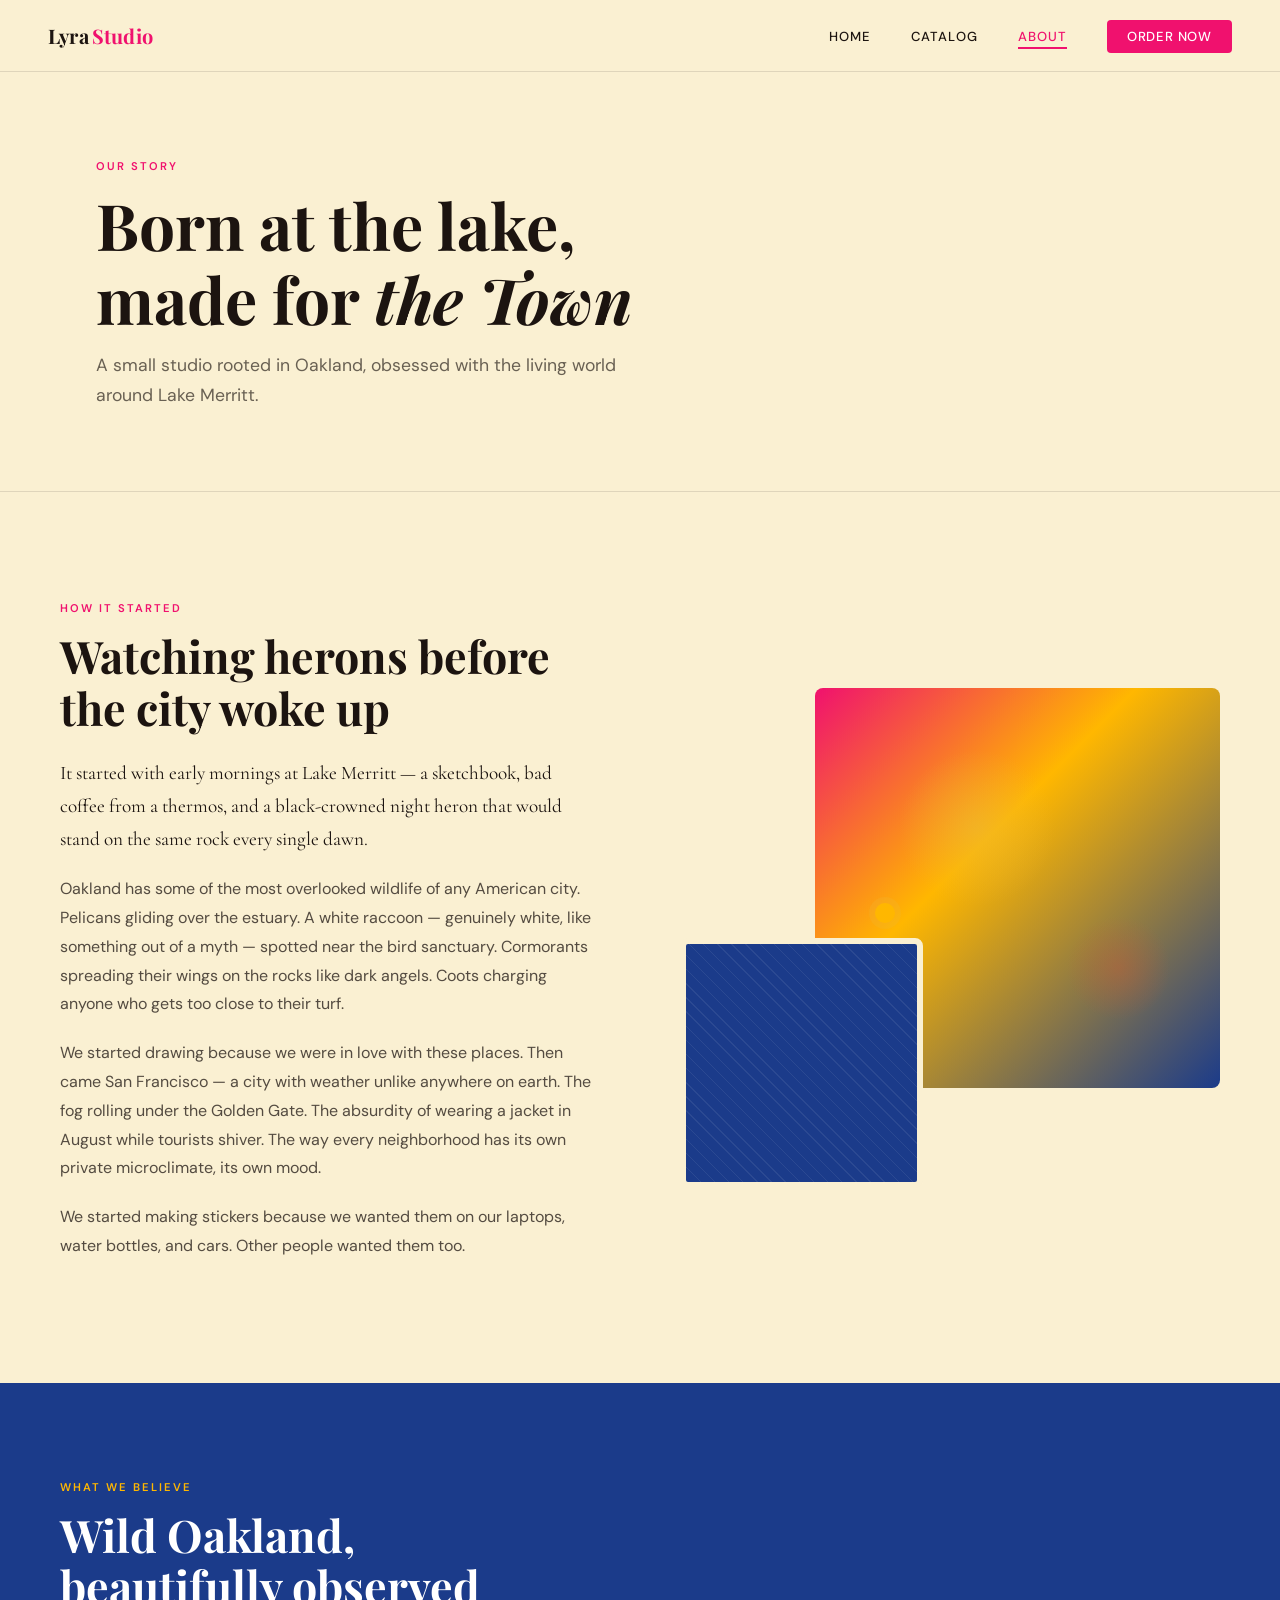
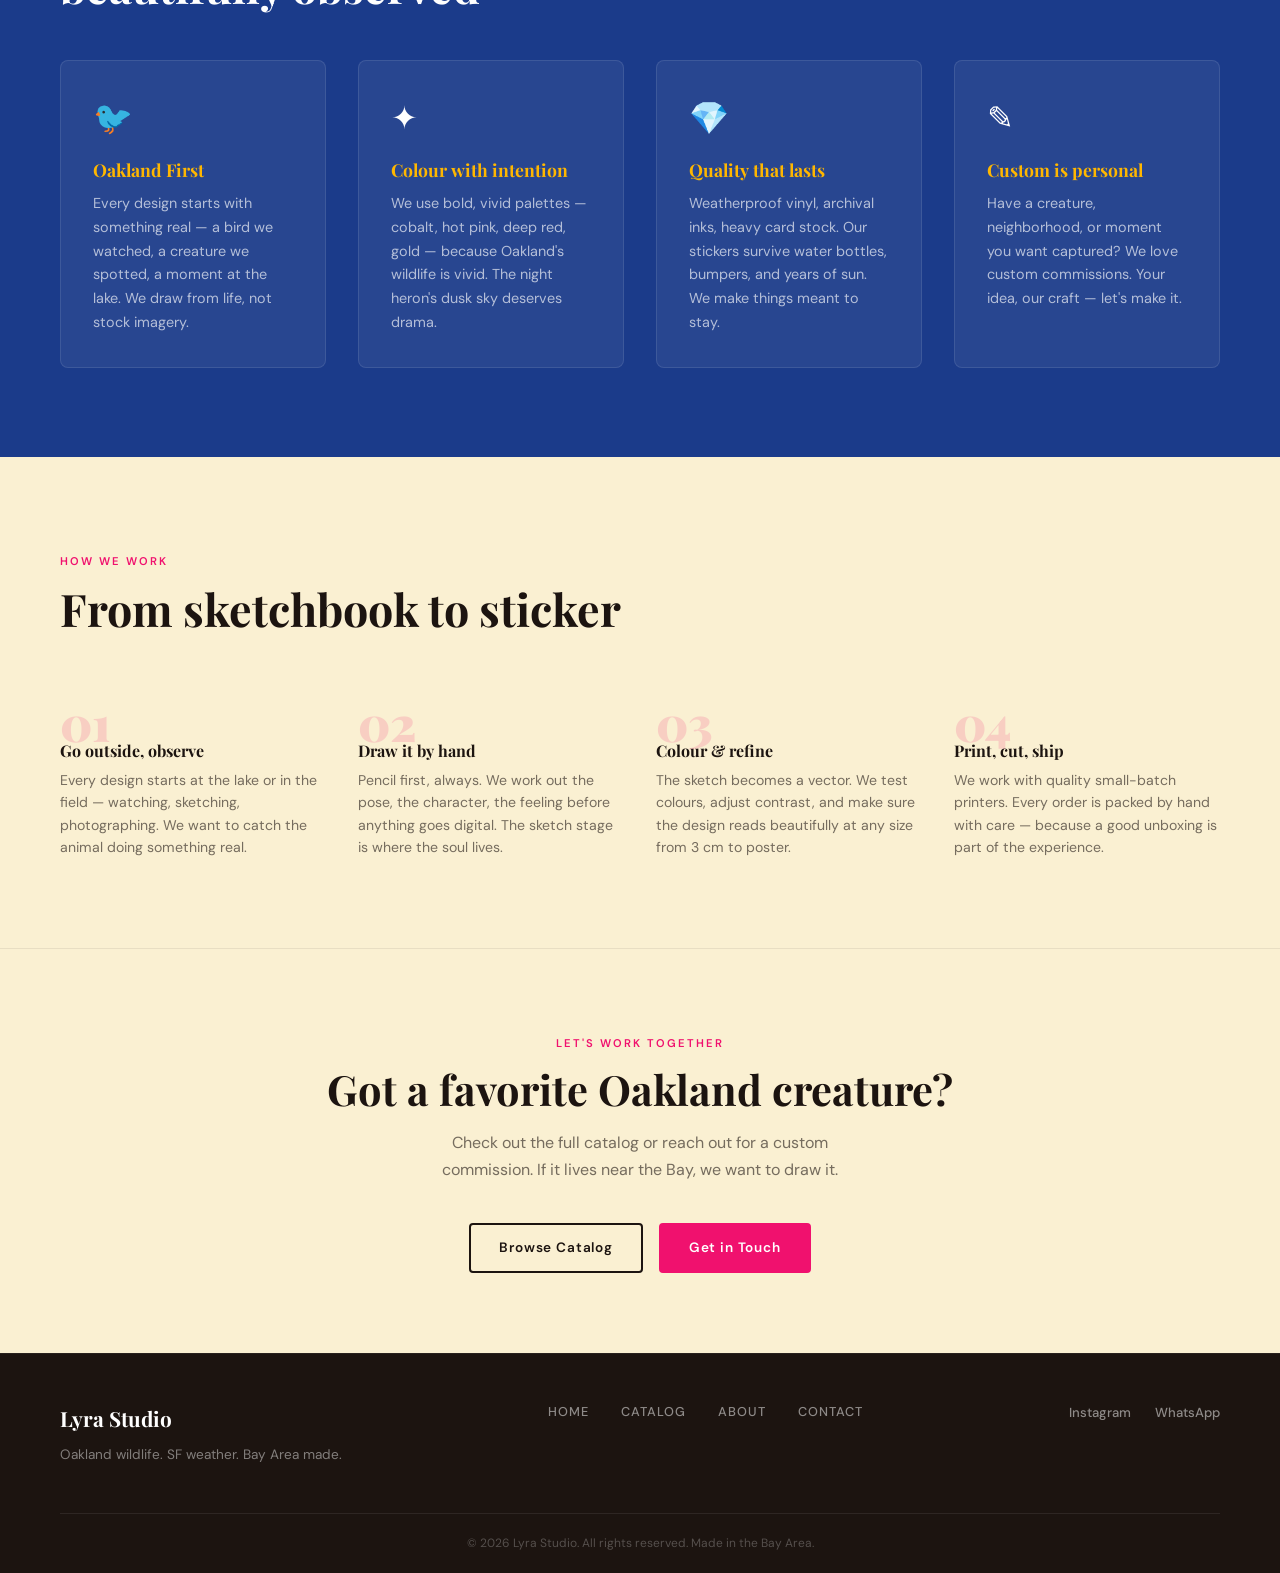
==== commit ab5297ea: "Rename to Lyra Studio, Barcelona palette, add SF weather collection - Rename brand: Cosette → Lyra S" ====
--- a/about.html
+++ b/about.html
@@ -3,8 +3,8 @@
 <head>
   <meta charset="UTF-8">
   <meta name="viewport" content="width=device-width, initial-scale=1.0">
-  <title>About — Cosette Studio</title>
-  <meta name="description" content="Born at Lake Merritt, Oakland. Cosette makes stickers and souvenirs celebrating Bay Area wildlife.">
+  <title>About — Lyra Studio</title>
+  <meta name="description" content="Born at Lake Merritt, Oakland. Lyra makes stickers and souvenirs celebrating Bay Area wildlife.">
   <link rel="preconnect" href="https://fonts.googleapis.com">
   <link rel="preconnect" href="https://fonts.gstatic.com" crossorigin>
   <link href="https://fonts.googleapis.com/css2?family=Playfair+Display:ital,wght@0,400;0,700;0,900;1,400;1,700&family=Cormorant+Garamond:ital,wght@0,300;0,400;0,600;1,300;1,400&family=DM+Sans:opsz,wght@9..40,300;9..40,400;9..40,500;9..40,600&display=swap" rel="stylesheet">
@@ -14,7 +14,7 @@
 
   <!-- NAV -->
   <nav class="nav" id="nav">
-    <a href="index.html" class="nav__logo">Cosette<span>Studio</span></a>
+    <a href="index.html" class="nav__logo">Lyra<span>Studio</span></a>
     <button class="nav__toggle" id="navToggle" aria-label="Open menu" aria-expanded="false">
       <span></span><span></span><span></span>
     </button>
@@ -41,8 +41,8 @@
         <h2 class="section__title">Watching herons before the city woke up</h2>
         <p>It started with early mornings at Lake Merritt — a sketchbook, bad coffee from a thermos, and a black-crowned night heron that would stand on the same rock every single dawn.</p>
         <p>Oakland has some of the most overlooked wildlife of any American city. Pelicans gliding over the estuary. A white raccoon — genuinely white, like something out of a myth — spotted near the bird sanctuary. Cormorants spreading their wings on the rocks like dark angels. Coots charging anyone who gets too close to their turf.</p>
-        <p>We started drawing them because we were in love with them. We started making stickers because we wanted them on our laptops, our water bottles, our cars. Other people wanted them too.</p>
-        <p>The name Cosette comes from Victor Hugo's heroine in <em>Les Misérables</em> — a girl who overcomes impossible hardship and still finds beauty and joy in the world. Oakland knows something about that. So do the birds.</p>
+        <p>We started drawing because we were in love with these places. Then came San Francisco — a city with weather unlike anywhere on earth. The fog rolling under the Golden Gate. The absurdity of wearing a jacket in August while tourists shiver. The way every neighborhood has its own private microclimate, its own mood.</p>
+        <p>We started making stickers because we wanted them on our laptops, water bottles, and cars. Other people wanted them too.</p>
       </div>
       <div class="about-art">
         <div class="about-art__main"></div>
@@ -129,8 +129,8 @@
   <footer class="footer">
     <div class="container footer__inner">
       <div class="footer__brand">
-        <span class="footer__logo">Cosette Studio</span>
-        <p>Oakland's wild side, on everything.</p>
+        <span class="footer__logo">Lyra Studio</span>
+        <p>Oakland wildlife. SF weather. Bay Area made.</p>
       </div>
       <nav class="footer__nav" aria-label="Footer navigation">
         <a href="index.html">Home</a>
@@ -144,7 +144,7 @@
       </div>
     </div>
     <div class="footer__bottom">
-      <p>&copy; 2026 Cosette Studio. All rights reserved. Made in Oakland.</p>
+      <p>&copy; 2026 Lyra Studio. All rights reserved. Made in the Bay Area.</p>
     </div>
   </footer>
 
--- a/css/styles.css
+++ b/css/styles.css
@@ -1,14 +1,15 @@
 /* =========================================
-   COSETTE — Main Stylesheet
+   LYRA STUDIO — Main Stylesheet
    ========================================= */
 
 /* --- Variables --- */
 :root {
-  --cream:       #F8F2E1;
-  --terracotta:  #F0116E;  /* hot pink */
-  --cobalt:      #1B3B8A;
-  --gold:        #E8B93E;
+  --cream:       #FAF0D2;  /* warm butter — Barcelona wall light */
+  --terracotta:  #F0116E;  /* hot pink / bougainvillea */
+  --cobalt:      #1B3B8A;  /* Barcelona shutter blue */
+  --gold:        #FFB700;  /* electric saffron */
   --rouge:       #D41420;  /* vivid red */
+  --amber:       #C07218;  /* warm ochre — Mediterranean sunlight */
   --sage:        #5A6B2F;
   --charcoal:    #1C1410;
   --white:       #FFFFFF;
@@ -243,8 +244,9 @@
   position: absolute;
   inset: 0;
   background:
-    radial-gradient(ellipse 60% 70% at 75% 50%, rgba(240, 17, 110, 0.28) 0%, transparent 60%),
-    radial-gradient(ellipse 40% 50% at 10% 80%, rgba(212, 20, 32, 0.22) 0%, transparent 55%);
+    radial-gradient(ellipse 55% 65% at 80% 45%, rgba(240, 17, 110, 0.3) 0%, transparent 60%),
+    radial-gradient(ellipse 35% 45% at 10% 80%, rgba(212, 20, 32, 0.2) 0%, transparent 55%),
+    radial-gradient(ellipse 45% 55% at 95% 15%, rgba(192, 114, 24, 0.25) 0%, transparent 55%);
 }
 
 /* Decorative tile grid texture */
@@ -489,6 +491,41 @@
     linear-gradient(180deg, #1B3B8A 0%, #1e3f80 40%, #87CEEB 65%, #b0d8ea 100%);
 }
 
+/* SF Weather Cards */
+/* card--10: Karl the Fog — mist rolling in */
+.card__image--10 {
+  background:
+    radial-gradient(ellipse 90% 50% at 50% 100%, rgba(255,255,255,0.92) 0%, transparent 55%),
+    radial-gradient(ellipse 100% 40% at 50% 80%, rgba(200,210,220,0.85) 0%, transparent 65%),
+    linear-gradient(180deg, #4a5a6a 0%, #7a8a98 35%, #a8b8c5 60%, #ccdde8 85%, #e5f2fa 100%);
+}
+/* card--11: Golden Gate through the fog */
+.card__image--11 {
+  background:
+    radial-gradient(ellipse 12px 55px at 36% 52%, #C85B35 0%, #a84520 25%, transparent 55%),
+    radial-gradient(ellipse 12px 55px at 64% 52%, #C85B35 0%, #a84520 25%, transparent 55%),
+    radial-gradient(ellipse 60px 18px at 50% 52%, #8a3a14 0%, transparent 70%),
+    radial-gradient(ellipse 100% 50% at 50% 100%, rgba(255,255,255,0.9) 0%, transparent 55%),
+    linear-gradient(180deg, #6a7a88 0%, #9aaab5 35%, #c5d5e0 60%, #e0eff5 85%, #fff 100%);
+}
+/* card--12: SF Microclimate map — colorful neighborhood blocks */
+.card__image--12 {
+  background:
+    radial-gradient(circle 28px at 25% 45%, rgba(27,59,138,0.75) 0%, transparent 60%),
+    radial-gradient(circle 22px at 55% 35%, rgba(240,17,110,0.65) 0%, transparent 60%),
+    radial-gradient(circle 26px at 73% 58%, rgba(90,107,47,0.7) 0%, transparent 60%),
+    radial-gradient(circle 20px at 40% 68%, rgba(255,183,0,0.7) 0%, transparent 60%),
+    radial-gradient(circle 18px at 65% 78%, rgba(212,20,32,0.6) 0%, transparent 60%),
+    linear-gradient(155deg, #2a1a60 0%, #1B3B8A 55%, #3a5298 100%);
+}
+/* card--13: Cold Summer — ironic, sunny but cold */
+.card__image--13 {
+  background:
+    radial-gradient(circle 65px at 50% 32%, rgba(255,255,255,0.88) 0%, rgba(255,230,80,0.4) 45%, transparent 62%),
+    radial-gradient(ellipse 100% 40% at 50% 100%, rgba(200,215,228,0.9) 0%, transparent 55%),
+    linear-gradient(180deg, #87CEEB 0%, #5a8ab0 30%, #7aa0b8 55%, #b0c8d8 75%, #d0e5f2 100%);
+}
+
 .card__image::after {
   content: '';
   position: absolute;
@@ -529,7 +566,7 @@
    ABOUT TEASER (home)
    ========================================= */
 .about-teaser {
-  background: var(--charcoal);
+  background: var(--amber);
   padding-block: clamp(4rem, 8vw, 7rem);
   color: var(--white);
 }
@@ -541,12 +578,12 @@
   align-items: center;
 }
 
-.about-teaser .section__label { color: var(--gold); }
+.about-teaser .section__label { color: rgba(255,255,255,0.72); letter-spacing: 0.2em; }
 
 .about-teaser .section__title { color: var(--white); }
 
 .about-teaser p {
-  color: rgba(255,255,255,0.7);
+  color: rgba(255,255,255,0.85);
   margin-bottom: 2rem;
   font-size: 1.05rem;
   line-height: 1.75;
@@ -554,12 +591,13 @@
 
 .about-teaser .btn--outline {
   color: var(--white);
-  border-color: rgba(255,255,255,0.4);
+  border-color: rgba(255,255,255,0.55);
 }
 .about-teaser .btn--outline:hover {
-  background: var(--white);
-  color: var(--charcoal);
+  background: rgba(255,255,255,0.15);
   border-color: var(--white);
+  color: var(--white);
+  transform: translateY(-2px);
 }
 
 .art-block {
@@ -572,10 +610,10 @@
   inset: 0;
   border-radius: 8px;
   background:
-    radial-gradient(circle 100px at 35% 35%, rgba(240, 17, 110, 0.55) 0%, transparent 65%),
-    radial-gradient(circle 80px at 70% 65%, rgba(212, 20, 32, 0.5) 0%, transparent 65%),
-    radial-gradient(circle 60px at 20% 70%, rgba(27, 59, 138, 0.7) 0%, transparent 65%),
-    linear-gradient(135deg, #12103a 0%, #1a1040 50%, #0d1a3a 100%);
+    radial-gradient(circle 110px at 35% 35%, rgba(240, 17, 110, 0.7) 0%, transparent 60%),
+    radial-gradient(circle 90px at 70% 65%, rgba(255, 183, 0, 0.55) 0%, transparent 60%),
+    radial-gradient(circle 70px at 18% 70%, rgba(27, 59, 138, 0.8) 0%, transparent 60%),
+    linear-gradient(135deg, #0d1a3a 0%, #1B3B8A 55%, #0a142a 100%);
   overflow: hidden;
 }
 
@@ -859,7 +897,7 @@
   background:
     radial-gradient(circle 120px at 40% 35%, rgba(232, 185, 62, 0.5) 0%, transparent 65%),
     radial-gradient(circle 80px at 75% 70%, rgba(200, 91, 53, 0.4) 0%, transparent 65%),
-    linear-gradient(135deg, #F0116E 0%, #E8B93E 40%, #1B3B8A 100%);
+    linear-gradient(135deg, #F0116E 0%, #FFB700 40%, #1B3B8A 100%);
 }
 .about-art__accent {
   position: absolute;
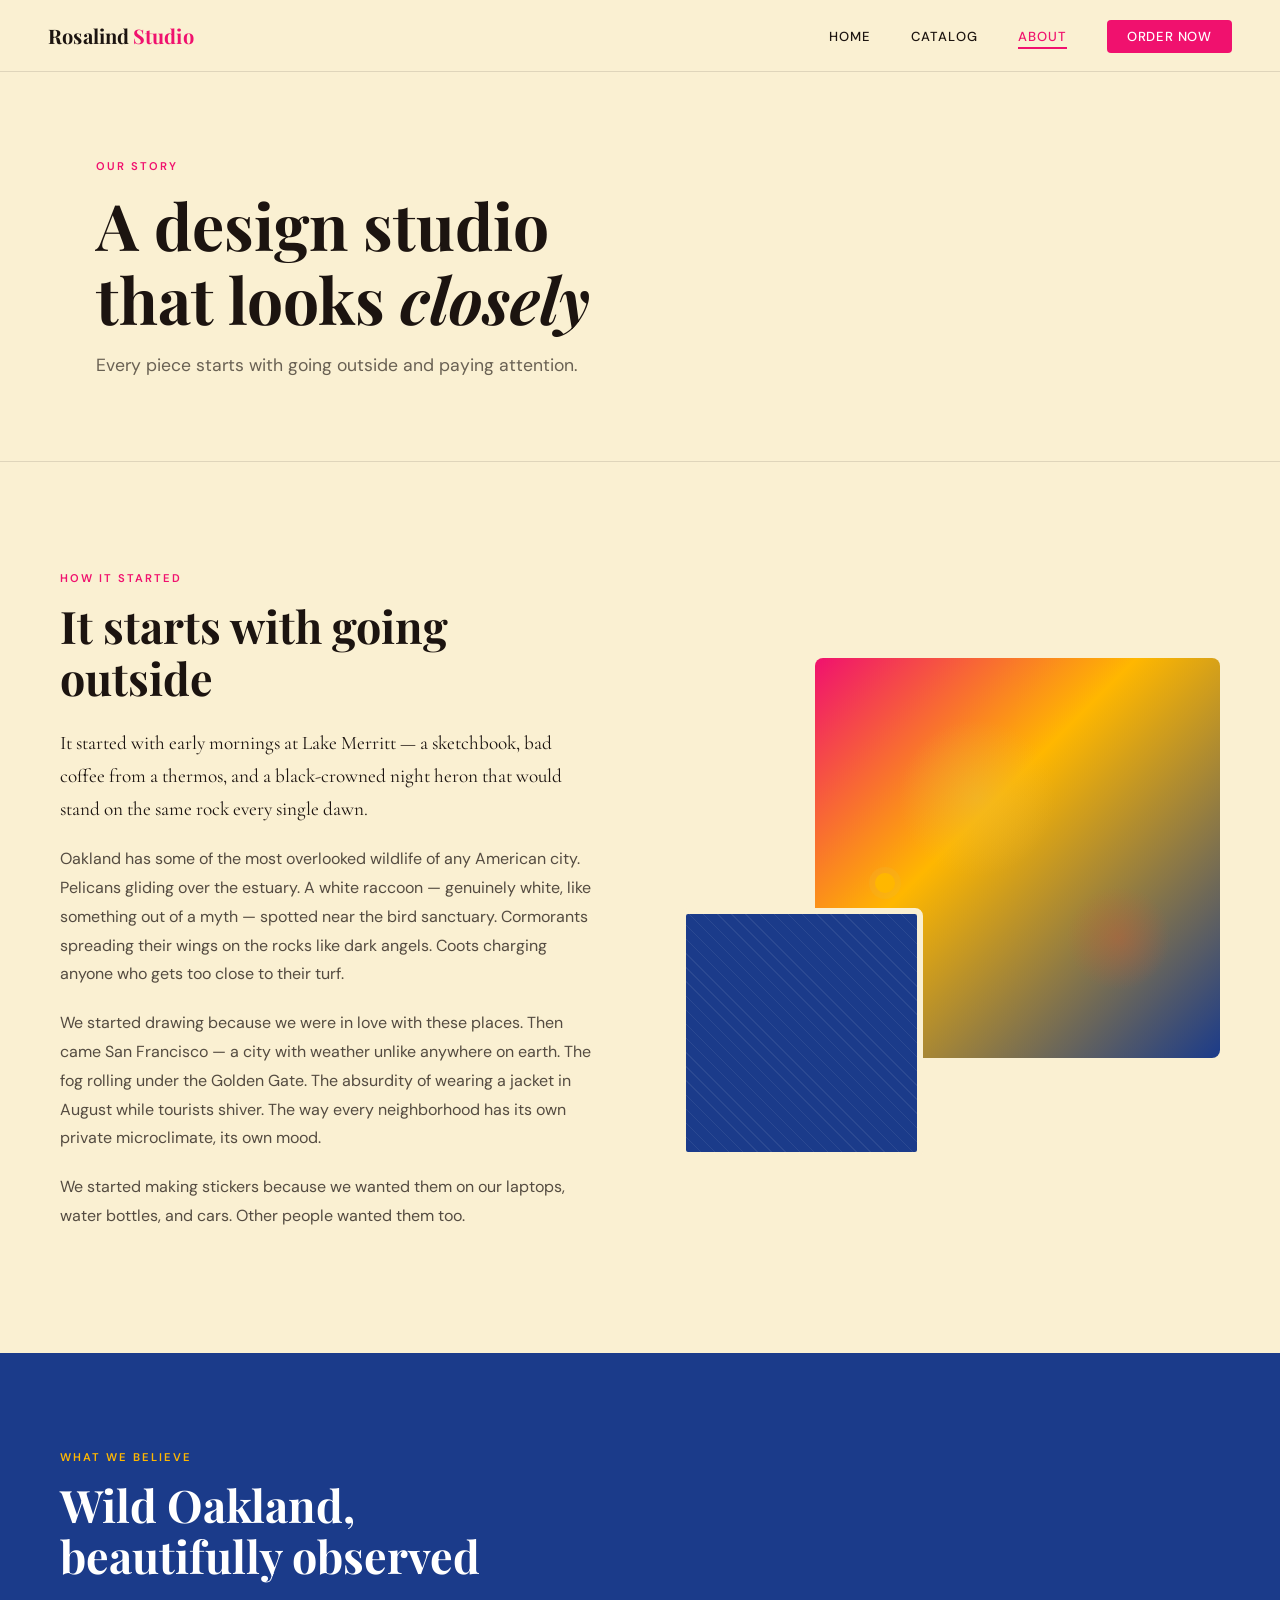
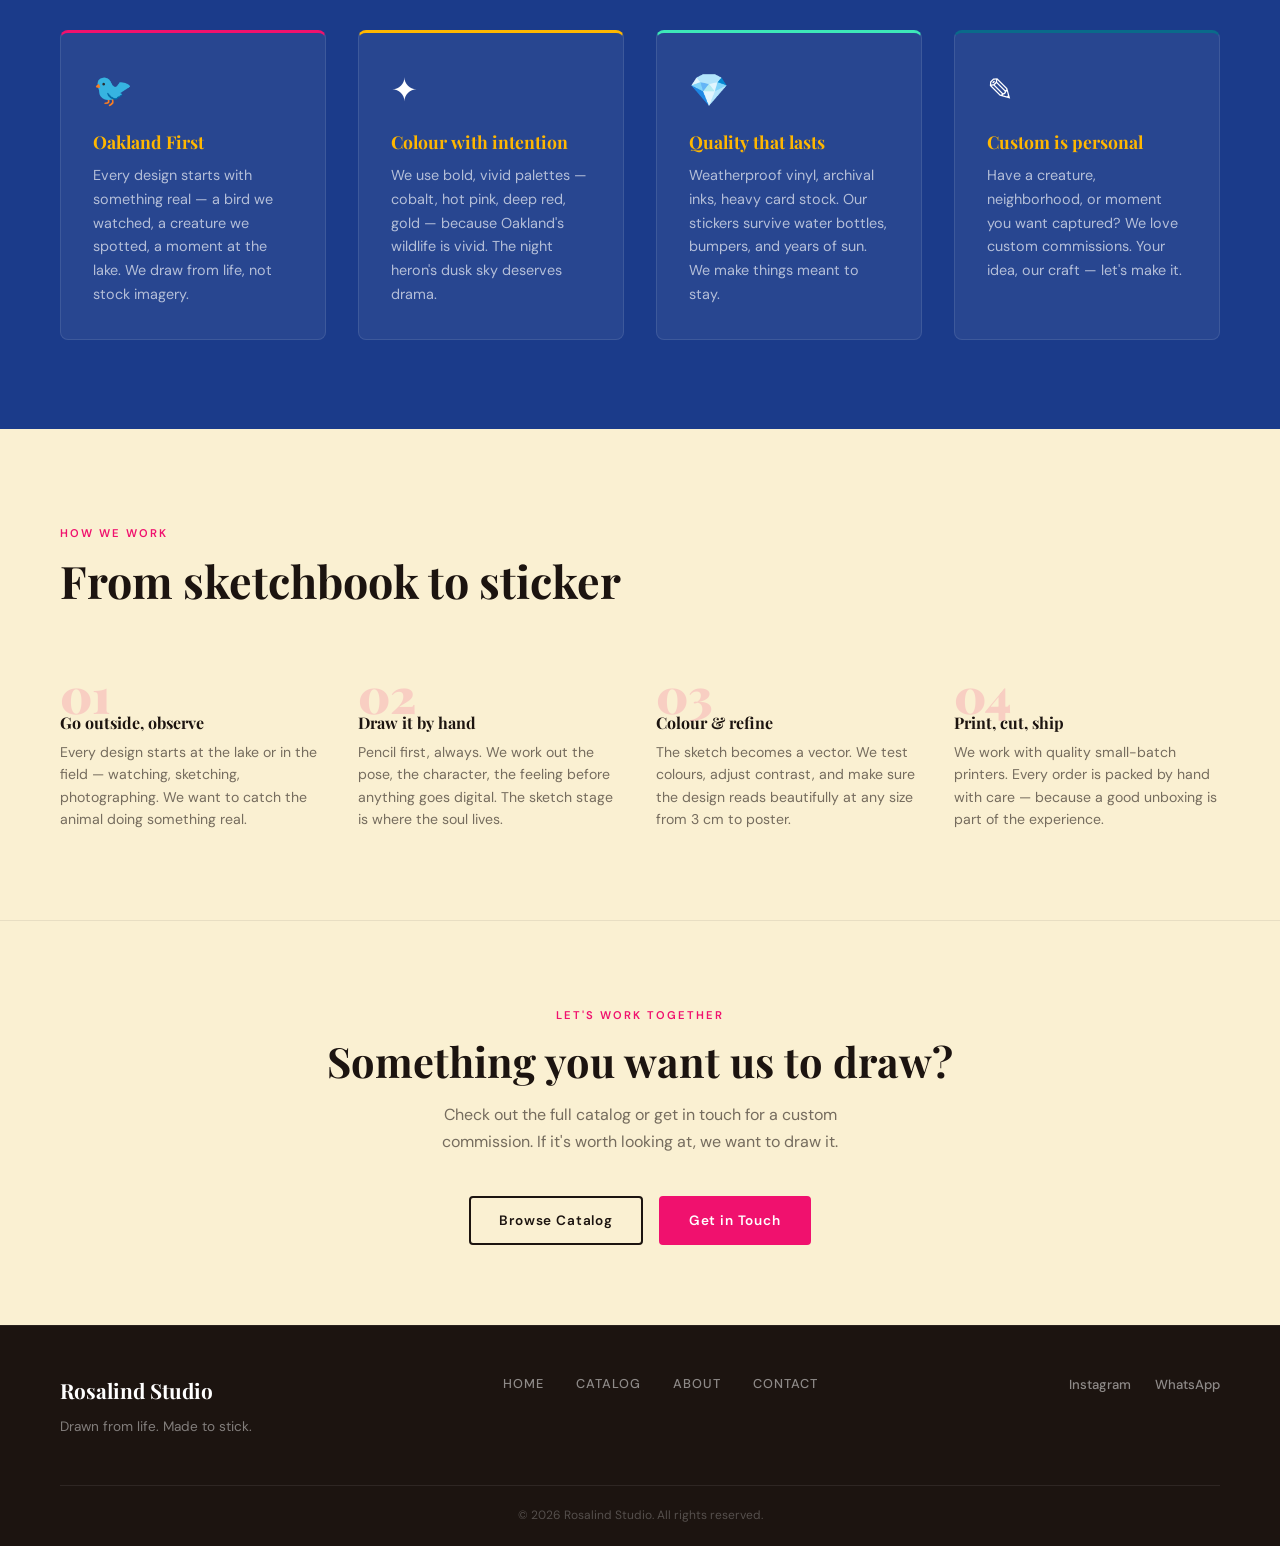
==== commit 06f18f81: "Rosalind Studio: Barcelona multi-color palette, de-locate brand Name: Lyra → Rosalind (As You Like I" ====
--- a/about.html
+++ b/about.html
@@ -3,8 +3,8 @@
 <head>
   <meta charset="UTF-8">
   <meta name="viewport" content="width=device-width, initial-scale=1.0">
-  <title>About — Lyra Studio</title>
-  <meta name="description" content="Born at Lake Merritt, Oakland. Lyra makes stickers and souvenirs celebrating Bay Area wildlife.">
+  <title>About — Rosalind Studio</title>
+  <meta name="description" content="Born at Lake Merritt, Oakland. Rosalind makes stickers and souvenirs celebrating Bay Area wildlife.">
   <link rel="preconnect" href="https://fonts.googleapis.com">
   <link rel="preconnect" href="https://fonts.gstatic.com" crossorigin>
   <link href="https://fonts.googleapis.com/css2?family=Playfair+Display:ital,wght@0,400;0,700;0,900;1,400;1,700&family=Cormorant+Garamond:ital,wght@0,300;0,400;0,600;1,300;1,400&family=DM+Sans:opsz,wght@9..40,300;9..40,400;9..40,500;9..40,600&display=swap" rel="stylesheet">
@@ -14,7 +14,7 @@
 
   <!-- NAV -->
   <nav class="nav" id="nav">
-    <a href="index.html" class="nav__logo">Lyra<span>Studio</span></a>
+    <a href="index.html" class="nav__logo">Rosalind<span>Studio</span></a>
     <button class="nav__toggle" id="navToggle" aria-label="Open menu" aria-expanded="false">
       <span></span><span></span><span></span>
     </button>
@@ -29,8 +29,8 @@
   <!-- PAGE HERO -->
   <header class="page-hero page-hero--cream" style="padding-top: calc(var(--nav-h) + 5rem); padding-bottom: 5rem;">
     <span class="section__label">Our Story</span>
-    <h1 class="page-hero__title">Born at the lake,<br>made for <em>the Town</em></h1>
-    <p style="margin-top: 1rem; color: rgba(28,20,16,0.65);">A small studio rooted in Oakland, obsessed with the living world around Lake Merritt.</p>
+    <h1 class="page-hero__title">A design studio<br>that looks <em>closely</em></h1>
+    <p style="margin-top: 1rem; color: rgba(28,20,16,0.65);">Every piece starts with going outside and paying attention.</p>
   </header>
 
   <!-- STORY -->
@@ -38,7 +38,7 @@
     <div class="container about-story__inner">
       <div class="about-story__text">
         <span class="section__label">How it started</span>
-        <h2 class="section__title">Watching herons before the city woke up</h2>
+        <h2 class="section__title">It starts with going outside</h2>
         <p>It started with early mornings at Lake Merritt — a sketchbook, bad coffee from a thermos, and a black-crowned night heron that would stand on the same rock every single dawn.</p>
         <p>Oakland has some of the most overlooked wildlife of any American city. Pelicans gliding over the estuary. A white raccoon — genuinely white, like something out of a myth — spotted near the bird sanctuary. Cormorants spreading their wings on the rocks like dark angels. Coots charging anyone who gets too close to their turf.</p>
         <p>We started drawing because we were in love with these places. Then came San Francisco — a city with weather unlike anywhere on earth. The fog rolling under the Golden Gate. The absurdity of wearing a jacket in August while tourists shiver. The way every neighborhood has its own private microclimate, its own mood.</p>
@@ -116,8 +116,8 @@
   <section style="background: var(--cream); border-top: 1px solid rgba(28,20,16,0.08); padding: 5rem 0; text-align: center;">
     <div class="container">
       <span class="section__label">Let's work together</span>
-      <h2 style="font-size: clamp(1.8rem, 3.5vw, 2.6rem); margin-bottom: 1rem;">Got a favorite Oakland creature?</h2>
-      <p style="color: rgba(28,20,16,0.6); margin-bottom: 2.5rem; max-width: 460px; margin-inline: auto; line-height: 1.7;">Check out the full catalog or reach out for a custom commission. If it lives near the Bay, we want to draw it.</p>
+      <h2 style="font-size: clamp(1.8rem, 3.5vw, 2.6rem); margin-bottom: 1rem;">Something you want us to draw?</h2>
+      <p style="color: rgba(28,20,16,0.6); margin-bottom: 2.5rem; max-width: 460px; margin-inline: auto; line-height: 1.7;">Check out the full catalog or get in touch for a custom commission. If it's worth looking at, we want to draw it.</p>
       <div style="display: flex; gap: 1rem; justify-content: center; flex-wrap: wrap;">
         <a href="catalog.html" class="btn btn--outline">Browse Catalog</a>
         <a href="contact.html" class="btn btn--primary">Get in Touch</a>
@@ -129,8 +129,8 @@
   <footer class="footer">
     <div class="container footer__inner">
       <div class="footer__brand">
-        <span class="footer__logo">Lyra Studio</span>
-        <p>Oakland wildlife. SF weather. Bay Area made.</p>
+        <span class="footer__logo">Rosalind Studio</span>
+        <p>Drawn from life. Made to stick.</p>
       </div>
       <nav class="footer__nav" aria-label="Footer navigation">
         <a href="index.html">Home</a>
@@ -144,7 +144,7 @@
       </div>
     </div>
     <div class="footer__bottom">
-      <p>&copy; 2026 Lyra Studio. All rights reserved. Made in the Bay Area.</p>
+      <p>&copy; 2026 Rosalind Studio. All rights reserved.</p>
     </div>
   </footer>
 
--- a/css/styles.css
+++ b/css/styles.css
@@ -1,15 +1,18 @@
 /* =========================================
-   LYRA STUDIO — Main Stylesheet
+   ROSALIND STUDIO — Main Stylesheet
    ========================================= */
 
 /* --- Variables --- */
 :root {
   --cream:       #FAF0D2;  /* warm butter — Barcelona wall light */
-  --terracotta:  #F0116E;  /* hot pink / bougainvillea */
+  --pink:        #F0116E;  /* hot pink / bougainvillea */
+  --terracotta:  #F0116E;  /* alias kept for button compatibility */
   --cobalt:      #1B3B8A;  /* Barcelona shutter blue */
   --gold:        #FFB700;  /* electric saffron */
   --rouge:       #D41420;  /* vivid red */
   --amber:       #C07218;  /* warm ochre — Mediterranean sunlight */
+  --emerald:     #0A7A5A;  /* deep forest green */
+  --teal:        #0A6A8A;  /* bay blue-green */
   --sage:        #5A6B2F;
   --charcoal:    #1C1410;
   --white:       #FFFFFF;
@@ -135,6 +138,25 @@
   transform: translateY(-2px);
   box-shadow: 0 8px 24px rgba(27, 59, 138, 0.3);
 }
+
+.btn--emerald {
+  background: var(--emerald);
+  color: var(--white);
+  border: 2px solid var(--emerald);
+}
+.btn--emerald:hover {
+  background: #086048;
+  border-color: #086048;
+  transform: translateY(-2px);
+  box-shadow: 0 8px 24px rgba(10, 122, 90, 0.32);
+}
+
+/* --- Colored tag variants --- */
+.tag--cobalt  { color: var(--cobalt)  !important; background: rgba(27, 59, 138, 0.1)  !important; }
+.tag--emerald { color: var(--emerald) !important; background: rgba(10, 122, 90, 0.1)  !important; }
+.tag--teal    { color: var(--teal)    !important; background: rgba(10, 106, 138, 0.1) !important; }
+.tag--amber   { color: var(--amber)   !important; background: rgba(192, 114, 24, 0.12)!important; }
+.tag--rouge   { color: var(--rouge)   !important; background: rgba(212, 20, 32, 0.1)  !important; }
 
 /* =========================================
    NAVIGATION
@@ -244,9 +266,10 @@
   position: absolute;
   inset: 0;
   background:
-    radial-gradient(ellipse 55% 65% at 80% 45%, rgba(240, 17, 110, 0.3) 0%, transparent 60%),
-    radial-gradient(ellipse 35% 45% at 10% 80%, rgba(212, 20, 32, 0.2) 0%, transparent 55%),
-    radial-gradient(ellipse 45% 55% at 95% 15%, rgba(192, 114, 24, 0.25) 0%, transparent 55%);
+    radial-gradient(ellipse 50% 60% at 82% 42%, rgba(240, 17, 110, 0.32) 0%, transparent 58%),
+    radial-gradient(ellipse 35% 45% at 8%  78%, rgba(10, 106, 138, 0.35) 0%, transparent 55%),
+    radial-gradient(ellipse 40% 50% at 92% 12%, rgba(192, 114, 24, 0.28) 0%, transparent 52%),
+    radial-gradient(ellipse 30% 40% at 55% 88%, rgba(10, 122, 90, 0.3)  0%, transparent 55%);
 }
 
 /* Decorative tile grid texture */
@@ -449,46 +472,51 @@
   background:
     linear-gradient(180deg, #1B3B8A 0%, #2a5298 35%, #4a9eda 55%, rgba(74,158,218,0.7) 60%, #3a7a9a 65%, #1B3B8A 100%);
 }
-/* card--4: Great Blue Heron (blue-grey silhouette) */
+/* card--4: Great Blue Heron (dawn water mist) */
 .card__image--4 {
   background:
-    radial-gradient(ellipse 18px 60px at 50% 55%, #4a6080 0%, #3a5070 30%, transparent 65%),
-    radial-gradient(ellipse 12px 12px at 50% 30%, #3a5070 0%, transparent 80%),
-    linear-gradient(180deg, #87CEEB 0%, #b0d8ea 40%, #d4eaf5 60%, #e8f4fa 100%);
-}
-/* card--5: Pelican (white bird on pink/sunset) */
+    radial-gradient(ellipse 18px 65px at 50% 55%, #3a5070 0%, #2a3d58 30%, transparent 62%),
+    radial-gradient(ellipse 12px 14px at 50% 29%, #2a3d58 0%, transparent 80%),
+    radial-gradient(ellipse 120% 40% at 50% 100%, rgba(10,106,138,0.6) 0%, transparent 60%),
+    linear-gradient(180deg, #b8d8e8 0%, #7ab8d4 35%, #4a9eba 55%, #0A6A8A 85%, #07516a 100%);
+}
+/* card--5: Pelican (pink/gold Bay Area sunset) */
 .card__image--5 {
   background:
-    radial-gradient(ellipse 50px 40px at 50% 45%, rgba(255,255,255,0.95) 0%, rgba(240,240,255,0.6) 60%, transparent 80%),
-    linear-gradient(160deg, #F0116E 0%, #E8B93E 45%, #D41420 100%);
-}
-/* card--6: Snowy Egret (white on green marsh) */
+    radial-gradient(ellipse 55px 45px at 50% 40%, rgba(255,255,255,0.95) 0%, rgba(255,240,220,0.5) 60%, transparent 78%),
+    radial-gradient(ellipse 80% 30% at 50% 100%, rgba(212,20,32,0.4) 0%, transparent 60%),
+    linear-gradient(160deg, #F0116E 0%, #FFB700 42%, #D41420 100%);
+}
+/* card--6: Snowy Egret (vivid marsh greens) */
 .card__image--6 {
   background:
-    radial-gradient(ellipse 25px 70px at 50% 50%, rgba(255,255,255,0.9) 0%, rgba(255,255,255,0.6) 40%, transparent 70%),
-    linear-gradient(180deg, #87CEEB 0%, #a8d8b0 35%, #5A6B2F 65%, #3d4f22 100%);
-}
-/* card--7: American Coot (dark bird, blue water) */
+    radial-gradient(ellipse 22px 72px at 50% 48%, rgba(255,255,255,0.92) 0%, rgba(255,255,255,0.55) 42%, transparent 68%),
+    radial-gradient(ellipse 80% 35% at 50% 100%, rgba(10,122,90,0.7) 0%, transparent 60%),
+    linear-gradient(180deg, #87CEEB 0%, #60b09a 30%, #0A7A5A 58%, #075c42 80%, #053d2c 100%);
+}
+/* card--7: American Coot (teal-blue water pop) */
 .card__image--7 {
   background:
-    radial-gradient(circle 30px at 50% 50%, #1a1a2a 0%, #2a2a3a 40%, transparent 70%),
-    radial-gradient(circle 10px at 50% 38%, rgba(255,255,255,0.9) 0%, transparent 80%),
-    linear-gradient(180deg, #1B3B8A 0%, #2a5298 40%, #4a9eda 70%, #87CEEB 100%);
-}
-/* card--8: Cormorant (dark bird, wings spread) */
+    radial-gradient(circle 32px at 50% 48%, #111 0%, #222 42%, transparent 68%),
+    radial-gradient(circle 10px at 50% 34%, rgba(255,255,255,0.92) 0%, transparent 80%),
+    radial-gradient(ellipse 100% 40% at 50% 100%, rgba(10,122,90,0.5) 0%, transparent 55%),
+    linear-gradient(180deg, #0A6A8A 0%, #1580a8 32%, #35a0c8 58%, #70c8e0 80%, #a8e0f0 100%);
+}
+/* card--8: Cormorant (wings spread, sunset drama) */
 .card__image--8 {
   background:
-    radial-gradient(ellipse 60px 40px at 50% 45%, #111 0%, #222 40%, transparent 70%),
-    radial-gradient(ellipse 90px 25px at 35% 50%, #1a1a1a 0%, transparent 70%),
-    radial-gradient(ellipse 90px 25px at 65% 50%, #1a1a1a 0%, transparent 70%),
-    linear-gradient(180deg, #F0116E 0%, #D41420 30%, #7a1a20 55%, #1B3B8A 100%);
-}
-/* card--9: Grebe (checkered/spotted pattern) */
+    radial-gradient(ellipse 62px 42px at 50% 44%, #0d0d14 0%, #1a1a28 42%, transparent 68%),
+    radial-gradient(ellipse 92px 26px at 34% 50%, #111118 0%, transparent 68%),
+    radial-gradient(ellipse 92px 26px at 66% 50%, #111118 0%, transparent 68%),
+    linear-gradient(180deg, #F0116E 0%, #D41420 28%, #6a1018 52%, #1B3B8A 78%, #0d2260 100%);
+}
+/* card--9: Pied-billed Grebe (lake still water) */
 .card__image--9 {
   background:
-    radial-gradient(circle 25px at 50% 42%, rgba(255,255,255,0.85) 0%, transparent 70%),
-    radial-gradient(circle 35px at 50% 55%, #3a2a18 0%, transparent 70%),
-    linear-gradient(180deg, #1B3B8A 0%, #1e3f80 40%, #87CEEB 65%, #b0d8ea 100%);
+    radial-gradient(circle 26px at 50% 40%, rgba(255,255,255,0.88) 0%, transparent 68%),
+    radial-gradient(circle 36px at 50% 53%, #2a1e14 0%, transparent 68%),
+    radial-gradient(ellipse 100% 35% at 50% 100%, rgba(10,106,138,0.5) 0%, transparent 55%),
+    linear-gradient(180deg, #1B3B8A 0%, #1a4a8a 35%, #2a6aaa 55%, #50a0c8 75%, #90d0e8 100%);
 }
 
 /* SF Weather Cards */
@@ -610,9 +638,10 @@
   inset: 0;
   border-radius: 8px;
   background:
-    radial-gradient(circle 110px at 35% 35%, rgba(240, 17, 110, 0.7) 0%, transparent 60%),
-    radial-gradient(circle 90px at 70% 65%, rgba(255, 183, 0, 0.55) 0%, transparent 60%),
-    radial-gradient(circle 70px at 18% 70%, rgba(27, 59, 138, 0.8) 0%, transparent 60%),
+    radial-gradient(circle 100px at 30% 30%, rgba(240, 17, 110, 0.72) 0%, transparent 58%),
+    radial-gradient(circle 85px  at 72% 62%, rgba(255, 183, 0, 0.6)   0%, transparent 58%),
+    radial-gradient(circle 75px  at 18% 72%, rgba(10, 122, 90, 0.7)   0%, transparent 58%),
+    radial-gradient(circle 60px  at 68% 28%, rgba(10, 106, 138, 0.65) 0%, transparent 58%),
     linear-gradient(135deg, #0d1a3a 0%, #1B3B8A 55%, #0a142a 100%);
   overflow: hidden;
 }
@@ -940,9 +969,50 @@
   background: rgba(255,255,255,0.06);
   border-radius: 8px;
   border: 1px solid rgba(255,255,255,0.1);
-  transition: background var(--transition);
+  border-top: 3px solid rgba(255,255,255,0.15);
+  transition: background var(--transition), border-top-color var(--transition);
 }
 .value-card:hover { background: rgba(255,255,255,0.1); }
+.value-card:nth-child(1) { border-top-color: var(--pink); }
+.value-card:nth-child(1):hover { border-top-color: var(--pink); }
+.value-card:nth-child(2) { border-top-color: var(--gold); }
+.value-card:nth-child(2):hover { border-top-color: var(--gold); }
+.value-card:nth-child(3) { border-top-color: #3de8b8; }  /* bright mint */
+.value-card:nth-child(3):hover { border-top-color: #3de8b8; }
+.value-card:nth-child(4) { border-top-color: var(--teal); }
+.value-card:nth-child(4):hover { border-top-color: var(--teal); }
+
+/* --- Emerald studio band --- */
+.studio-band {
+  background: var(--emerald);
+  padding: 3rem 0;
+  text-align: center;
+  overflow: hidden;
+  position: relative;
+}
+.studio-band::before {
+  content: '';
+  position: absolute;
+  inset: 0;
+  background:
+    radial-gradient(ellipse 40% 100% at 15% 50%, rgba(255,255,255,0.06) 0%, transparent 65%),
+    radial-gradient(ellipse 40% 100% at 85% 50%, rgba(10,106,138,0.25) 0%, transparent 65%);
+}
+.studio-band__quote {
+  position: relative;
+  font-family: var(--font-display);
+  font-style: italic;
+  font-size: clamp(1.4rem, 3vw, 2.2rem);
+  color: var(--white);
+  max-width: 680px;
+  margin-inline: auto;
+  padding-inline: 2rem;
+  line-height: 1.4;
+}
+.studio-band__quote em {
+  color: var(--gold);
+  font-style: normal;
+}
 
 .value-card__icon {
   font-size: 2rem;
